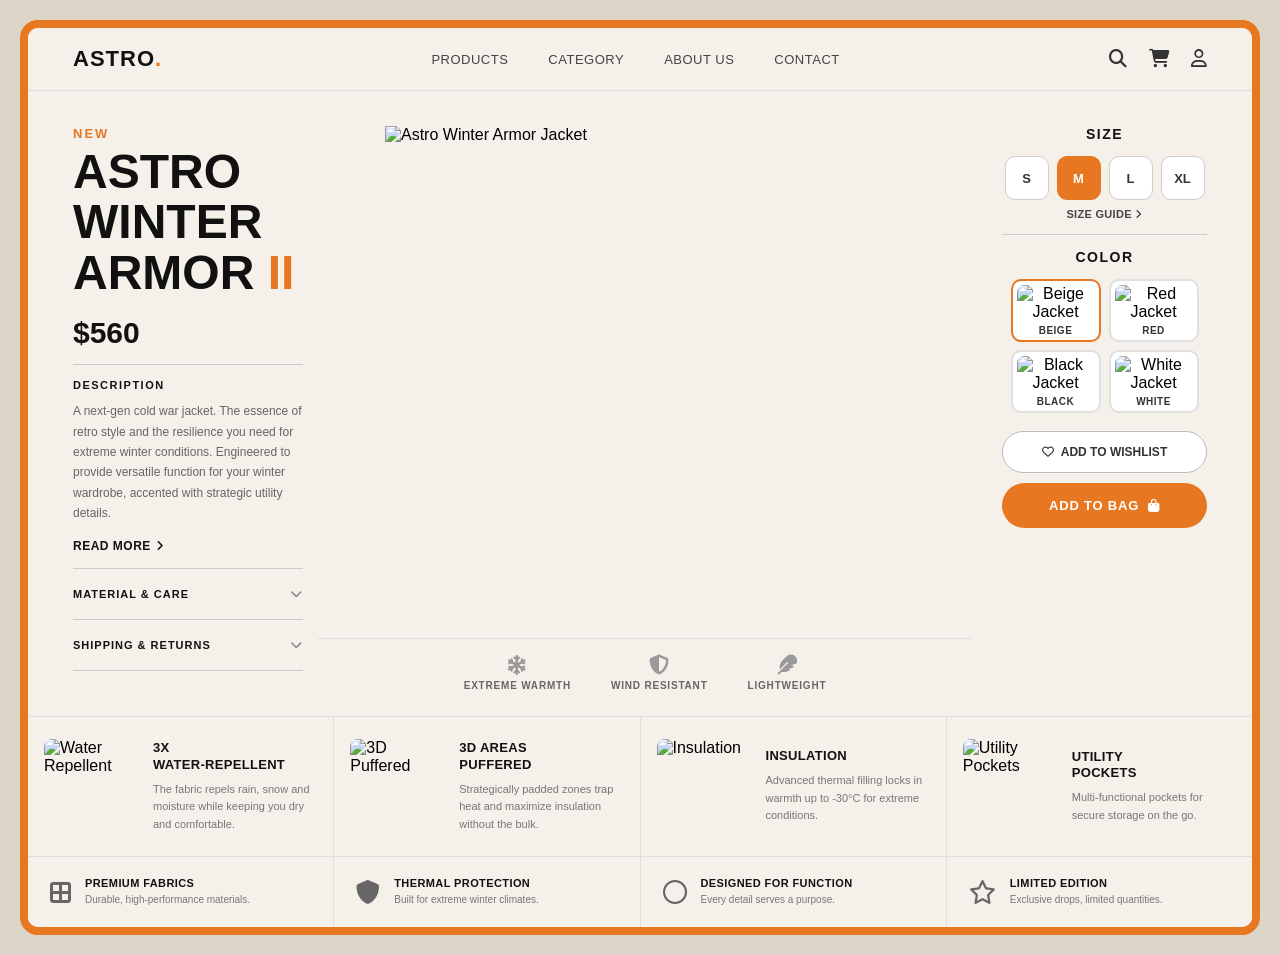
==== website1/index.html @ 0c00c1f0 "add ASTRO winter armor product page - website 1" ====
<!DOCTYPE html>
<html lang="en">
<head>
    <meta charset="UTF-8">
    <meta name="viewport" content="width=device-width, initial-scale=1.0">
    <title>ASTRO - Winter Armor II</title>
    <link rel="stylesheet" href="style.css">
    <link rel="stylesheet" href="https://cdnjs.cloudflare.com/ajax/libs/font-awesome/6.4.0/css/all.min.css">
</head>
<body>

    <!-- outer orange border frame -->
    <div class="page-frame">

        <!-- header / navbar -->
        <header class="header">
            <div class="logo">ASTRO<span class="dot">.</span></div>

            <nav class="nav">
                <a href="#">PRODUCTS</a>
                <a href="#">CATEGORY</a>
                <a href="#">ABOUT US</a>
                <a href="#">CONTACT</a>
            </nav>

            <div class="header-icons">
                <i class="fa-solid fa-magnifying-glass"></i>
                <i class="fa-solid fa-cart-shopping"></i>
                <i class="fa-regular fa-user"></i>
            </div>
        </header>

        <!-- main product section -->
        <div class="product-section">

            <!-- left side - product info -->
            <div class="left-panel">
                <p class="new-label">NEW</p>
                <h1 class="product-title">ASTRO<br>WINTER<br>ARMOR <span class="title-orange">II</span></h1>
                <p class="price">$560</p>

                <hr class="divider">

                <p class="desc-heading">DESCRIPTION</p>
                <p class="desc-text">A next-gen cold war jacket. The essence of retro style and the resilience you need for extreme winter conditions. Engineered to provide versatile function for your winter wardrobe, accented with strategic utility details.</p>

                <a href="#" class="read-more">READ MORE <i class="fa-solid fa-angle-right"></i></a>

                <hr class="divider">

                <div class="accordion-item">
                    <span>MATERIAL &amp; CARE</span>
                    <i class="fa-solid fa-chevron-down"></i>
                </div>

                <hr class="divider">

                <div class="accordion-item">
                    <span>SHIPPING &amp; RETURNS</span>
                    <i class="fa-solid fa-chevron-down"></i>
                </div>

                <hr class="divider">
            </div>

            <!-- center - jacket image -->
            <div class="center-panel">
                <img src="../jacketMain.png" alt="Astro Winter Armor Jacket" class="jacket-img">

                <!-- feature badges below image -->
                <div class="badges">
                    <div class="badge">
                        <i class="fa-solid fa-snowflake"></i>
                        <span>EXTREME WARMTH</span>
                    </div>
                    <div class="badge">
                        <i class="fa-solid fa-shield-halved"></i>
                        <span>WIND RESISTANT</span>
                    </div>
                    <div class="badge">
                        <i class="fa-solid fa-feather"></i>
                        <span>LIGHTWEIGHT</span>
                    </div>
                </div>
            </div>

            <!-- right side - size & color -->
            <div class="right-panel">

                <p class="section-label">SIZE</p>
                <div class="size-buttons">
                    <button class="size-btn">S</button>
                    <button class="size-btn active">M</button>
                    <button class="size-btn">L</button>
                    <button class="size-btn">XL</button>
                </div>
                <a href="#" class="size-guide">SIZE GUIDE <i class="fa-solid fa-angle-right"></i></a>

                <hr class="divider">

                <p class="section-label">COLOR</p>
                <div class="color-grid">
                    <div class="color-option active-color">
                        <img src="https://images.unsplash.com/photo-1611312449412-6cefac5dc3e4?w=100&h=100&fit=crop" alt="Beige Jacket">
                        <span>BEIGE</span>
                    </div>
                    <div class="color-option">
                        <img src="https://images.unsplash.com/photo-1578587018452-892bacefd3f2?w=100&h=100&fit=crop" alt="Red Jacket">
                        <span>RED</span>
                    </div>
                    <div class="color-option">
                        <img src="https://images.unsplash.com/photo-1556821840-3a63f15732ce?w=100&h=100&fit=crop" alt="Black Jacket">
                        <span>BLACK</span>
                    </div>
                    <div class="color-option">
                        <img src="https://images.unsplash.com/photo-1604644401890-0bd678c83788?w=100&h=100&fit=crop" alt="White Jacket">
                        <span>WHITE</span>
                    </div>
                </div>

                <button class="wishlist-btn">
                    <i class="fa-regular fa-heart"></i> ADD TO WISHLIST
                </button>

                <button class="add-to-bag-btn">
                    ADD TO BAG <i class="fa-solid fa-bag-shopping"></i>
                </button>

            </div>

        </div>

        <!-- features section with images -->
        <div class="features-section">
            <div class="feature-card">
                <img src="https://images.unsplash.com/photo-1611312449412-6cefac5dc3e4?w=120&h=120&fit=crop" alt="Water Repellent">
                <div class="feature-text">
                    <h3>3X<br>WATER-REPELLENT</h3>
                    <p>The fabric repels rain, snow and moisture while keeping you dry and comfortable.</p>
                </div>
            </div>
            <div class="feature-card">
                <img src="https://images.unsplash.com/photo-1489987707025-afc232f7ea0f?w=120&h=120&fit=crop" alt="3D Puffered">
                <div class="feature-text">
                    <h3>3D AREAS<br>PUFFERED</h3>
                    <p>Strategically padded zones trap heat and maximize insulation without the bulk.</p>
                </div>
            </div>
            <div class="feature-card">
                <img src="https://images.unsplash.com/photo-1552902865-b72c031ac5ea?w=120&h=120&fit=crop" alt="Insulation">
                <div class="feature-text">
                    <h3>INSULATION</h3>
                    <p>Advanced thermal filling locks in warmth up to -30°C for extreme conditions.</p>
                </div>
            </div>
            <div class="feature-card">
                <img src="https://images.unsplash.com/photo-1604644401890-0bd678c83788?w=120&h=120&fit=crop" alt="Utility Pockets">
                <div class="feature-text">
                    <h3>UTILITY<br>POCKETS</h3>
                    <p>Multi-functional pockets for secure storage on the go.</p>
                </div>
            </div>
        </div>

        <!-- bottom info bar -->
        <div class="info-bar">
            <div class="info-item">
                <i class="fa-solid fa-border-all"></i>
                <div>
                    <strong>PREMIUM FABRICS</strong>
                    <p>Durable, high-performance materials.</p>
                </div>
            </div>
            <div class="info-item">
                <i class="fa-solid fa-shield"></i>
                <div>
                    <strong>THERMAL PROTECTION</strong>
                    <p>Built for extreme winter climates.</p>
                </div>
            </div>
            <div class="info-item">
                <i class="fa-regular fa-circle"></i>
                <div>
                    <strong>DESIGNED FOR FUNCTION</strong>
                    <p>Every detail serves a purpose.</p>
                </div>
            </div>
            <div class="info-item">
                <i class="fa-regular fa-star"></i>
                <div>
                    <strong>LIMITED EDITION</strong>
                    <p>Exclusive drops, limited quantities.</p>
                </div>
            </div>
        </div>

    </div>

</body>
</html>
---- website1/style.css ----
/* reset some default browser styles */
* {
    margin: 0;
    padding: 0;
    box-sizing: border-box;
}

body {
    background-color: #ddd5c8;
    font-family: Arial, sans-serif;
}

/* outer orange border frame around the whole page */
.page-frame {
    border: 8px solid #E87722;
    border-radius: 18px;
    background-color: #f5f0ea;
    margin: 20px;
    overflow: hidden;
}

/* ---- HEADER ---- */
.header {
    display: flex;
    align-items: center;
    justify-content: space-between;
    padding: 18px 45px;
    border-bottom: 1px solid #ddd;
    background-color: #f5f0ea;
}

.logo {
    font-size: 22px;
    font-weight: 900;
    letter-spacing: 1px;
    color: #111;
}

.logo .dot {
    color: #E87722;
}

.nav {
    display: flex;
    gap: 40px;
}

.nav a {
    text-decoration: none;
    color: #444;
    font-size: 13px;
    font-weight: 500;
    letter-spacing: 0.5px;
}

.nav a:hover {
    color: #E87722;
}

.header-icons {
    display: flex;
    gap: 22px;
    font-size: 18px;
    color: #333;
    cursor: pointer;
}

.header-icons i:hover {
    color: #E87722;
}

/* ---- MAIN PRODUCT SECTION ---- */
.product-section {
    display: flex;
    padding: 35px 45px 10px 45px;
    gap: 15px;
    min-height: 620px;
}

/* LEFT PANEL */
.left-panel {
    flex: 0 0 230px;
}

/* using position relative so the NEW label can be placed naturally */
.left-panel {
    position: relative;
}

.new-label {
    color: #E87722;
    font-weight: 700;
    font-size: 13px;
    letter-spacing: 2px;
    margin-bottom: 6px;
}

.product-title {
    font-size: 48px;
    font-weight: 900;
    line-height: 1.05;
    color: #111;
    margin-bottom: 18px;
}

.title-orange {
    color: #E87722;
}

.price {
    font-size: 30px;
    font-weight: 700;
    color: #111;
    margin-bottom: 14px;
}

.divider {
    border: none;
    border-top: 1px solid #ccc;
    margin: 14px 0;
}

.desc-heading {
    font-size: 11px;
    font-weight: 700;
    letter-spacing: 1.5px;
    color: #111;
    margin-bottom: 10px;
}

.desc-text {
    font-size: 12px;
    color: #666;
    line-height: 1.7;
    margin-bottom: 12px;
}

.read-more {
    font-size: 12px;
    font-weight: 700;
    color: #111;
    text-decoration: none;
    letter-spacing: 0.5px;
    display: inline-flex;
    align-items: center;
    gap: 5px;
}

.read-more:hover {
    color: #E87722;
}

.accordion-item {
    display: flex;
    justify-content: space-between;
    align-items: center;
    font-size: 11px;
    font-weight: 700;
    letter-spacing: 1px;
    cursor: pointer;
    padding: 5px 0;
    color: #111;
}

.accordion-item i {
    font-size: 12px;
    color: #888;
}

/* CENTER PANEL */
/* position relative so we can place things on top of the image */
.center-panel {
    flex: 1;
    display: flex;
    flex-direction: column;
    align-items: center;
    justify-content: space-between;
    position: relative;
}

.jacket-img {
    width: 100%;
    max-width: 520px;
    object-fit: contain;
}

/* badges row below the jacket image */
.badges {
    display: flex;
    gap: 40px;
    justify-content: center;
    margin-top: 12px;
    padding-bottom: 10px;
    border-top: 1px solid #ddd;
    padding-top: 16px;
    width: 100%;
}

.badge {
    display: flex;
    flex-direction: column;
    align-items: center;
    gap: 5px;
    font-size: 10px;
    font-weight: 600;
    color: #666;
    letter-spacing: 0.8px;
}

.badge i {
    font-size: 20px;
    color: #999;
}

/* RIGHT PANEL */
.right-panel {
    flex: 0 0 220px;
    padding-left: 15px;
}

.section-label {
    font-size: 14px;
    font-weight: 800;
    letter-spacing: 1.5px;
    text-align: center;
    margin-bottom: 14px;
    color: #111;
}

/* size buttons */
.size-buttons {
    display: flex;
    gap: 8px;
    justify-content: center;
    margin-bottom: 8px;
}

.size-btn {
    width: 44px;
    height: 44px;
    border: 1.5px solid #ccc;
    border-radius: 10px;
    background: white;
    font-size: 13px;
    font-weight: 700;
    cursor: pointer;
    color: #333;
}

.size-btn.active {
    background-color: #E87722;
    border-color: #E87722;
    color: white;
}

.size-btn:hover {
    border-color: #E87722;
}

.size-guide {
    display: block;
    text-align: center;
    font-size: 11px;
    font-weight: 600;
    color: #444;
    text-decoration: none;
    margin-bottom: 4px;
    letter-spacing: 0.3px;
}

/* color grid 2x2 layout */
.color-grid {
    display: flex;
    flex-wrap: wrap;
    gap: 8px;
    justify-content: center;
    margin-bottom: 18px;
}

/* each color option uses position relative so the active border shows up properly */
.color-option {
    width: 90px;
    text-align: center;
    cursor: pointer;
    border: 2px solid #e0e0e0;
    border-radius: 10px;
    padding: 4px;
    position: relative;
    background-color: white;
}

.color-option img {
    width: 80px;
    height: 80px;
    object-fit: cover;
    border-radius: 7px;
}

.color-option span {
    display: block;
    font-size: 10px;
    font-weight: 700;
    margin-top: 4px;
    color: #333;
    letter-spacing: 0.5px;
}

.color-option.active-color {
    border-color: #E87722;
}

/* wishlist button */
.wishlist-btn {
    width: 100%;
    padding: 13px;
    border: 1.5px solid #bbb;
    border-radius: 30px;
    background: white;
    font-size: 12px;
    font-weight: 600;
    cursor: pointer;
    margin-bottom: 10px;
    display: flex;
    align-items: center;
    justify-content: center;
    gap: 7px;
    color: #333;
}

.wishlist-btn:hover {
    border-color: #E87722;
    color: #E87722;
}

/* add to bag button - orange big button */
.add-to-bag-btn {
    width: 100%;
    padding: 15px;
    background-color: #E87722;
    color: white;
    border: none;
    border-radius: 30px;
    font-size: 13px;
    font-weight: 700;
    cursor: pointer;
    display: flex;
    align-items: center;
    justify-content: center;
    gap: 9px;
    letter-spacing: 0.8px;
}

.add-to-bag-btn:hover {
    background-color: #cf6710;
}

/* ---- FEATURES SECTION (4 cards with image + text) ---- */
.features-section {
    display: flex;
    border-top: 1px solid #ddd;
    margin-top: 5px;
}

.feature-card {
    flex: 1;
    display: flex;
    align-items: center;
    gap: 14px;
    padding: 22px 16px;
    border-right: 1px solid #ddd;
    position: relative;
}

.feature-card:last-child {
    border-right: none;
}

.feature-card img {
    width: 95px;
    height: 95px;
    object-fit: cover;
    border-radius: 8px;
    flex-shrink: 0;
}

.feature-text h3 {
    font-size: 13px;
    font-weight: 800;
    color: #111;
    margin-bottom: 7px;
    line-height: 1.3;
    letter-spacing: 0.3px;
}

.feature-text p {
    font-size: 11px;
    color: #777;
    line-height: 1.6;
}

/* ---- INFO BAR at the very bottom ---- */
.info-bar {
    display: flex;
    border-top: 1px solid #ddd;
    background-color: #f5f0ea;
}

.info-item {
    flex: 1;
    display: flex;
    align-items: center;
    gap: 14px;
    padding: 20px 22px;
    border-right: 1px solid #ddd;
}

.info-item:last-child {
    border-right: none;
}

.info-item i {
    font-size: 24px;
    color: #666;
    flex-shrink: 0;
}

.info-item strong {
    display: block;
    font-size: 11px;
    font-weight: 700;
    color: #111;
    margin-bottom: 3px;
    letter-spacing: 0.4px;
}

.info-item p {
    font-size: 10px;
    color: #777;
    line-height: 1.5;
}
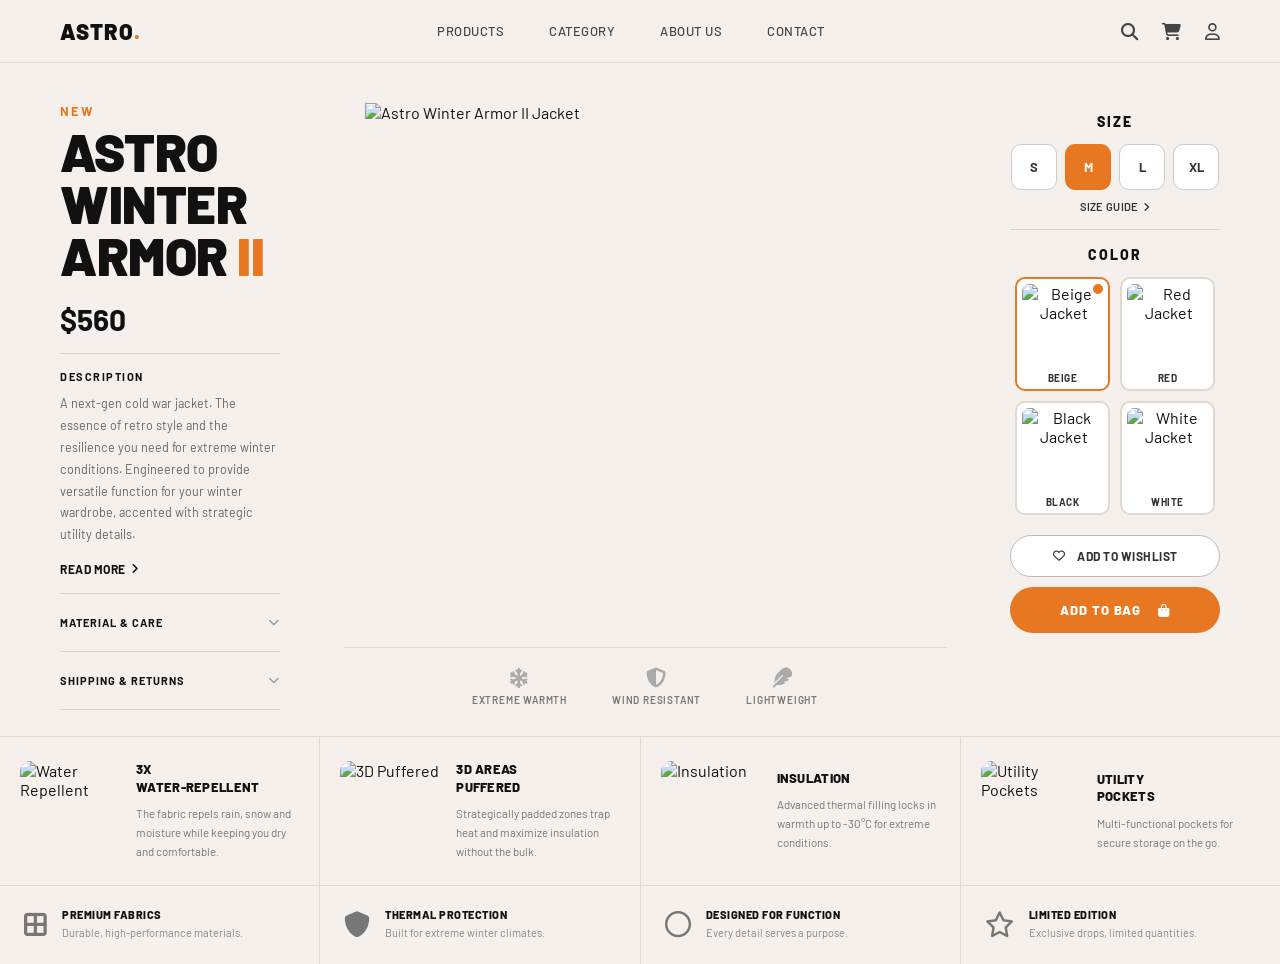
==== commit 503ee6c6: "fix website1 - full page no border frame, add Barlow font, match design exactly" ====
--- a/website1/index.html
+++ b/website1/index.html
@@ -4,193 +4,212 @@
     <meta charset="UTF-8">
     <meta name="viewport" content="width=device-width, initial-scale=1.0">
     <title>ASTRO - Winter Armor II</title>
+    <link rel="preconnect" href="https://fonts.googleapis.com">
+    <link rel="preconnect" href="https://fonts.gstatic.com" crossorigin>
+    <link href="https://fonts.googleapis.com/css2?family=Barlow:wght@400;500;600;700;800;900&display=swap" rel="stylesheet">
+    <link rel="stylesheet" href="https://cdnjs.cloudflare.com/ajax/libs/font-awesome/6.4.0/css/all.min.css">
     <link rel="stylesheet" href="style.css">
-    <link rel="stylesheet" href="https://cdnjs.cloudflare.com/ajax/libs/font-awesome/6.4.0/css/all.min.css">
 </head>
 <body>
 
-    <!-- outer orange border frame -->
-    <div class="page-frame">
-
-        <!-- header / navbar -->
-        <header class="header">
-            <div class="logo">ASTRO<span class="dot">.</span></div>
-
-            <nav class="nav">
-                <a href="#">PRODUCTS</a>
-                <a href="#">CATEGORY</a>
-                <a href="#">ABOUT US</a>
-                <a href="#">CONTACT</a>
-            </nav>
-
-            <div class="header-icons">
-                <i class="fa-solid fa-magnifying-glass"></i>
-                <i class="fa-solid fa-cart-shopping"></i>
-                <i class="fa-regular fa-user"></i>
-            </div>
-        </header>
-
-        <!-- main product section -->
-        <div class="product-section">
-
-            <!-- left side - product info -->
-            <div class="left-panel">
-                <p class="new-label">NEW</p>
-                <h1 class="product-title">ASTRO<br>WINTER<br>ARMOR <span class="title-orange">II</span></h1>
-                <p class="price">$560</p>
-
-                <hr class="divider">
-
-                <p class="desc-heading">DESCRIPTION</p>
-                <p class="desc-text">A next-gen cold war jacket. The essence of retro style and the resilience you need for extreme winter conditions. Engineered to provide versatile function for your winter wardrobe, accented with strategic utility details.</p>
-
-                <a href="#" class="read-more">READ MORE <i class="fa-solid fa-angle-right"></i></a>
-
-                <hr class="divider">
-
-                <div class="accordion-item">
-                    <span>MATERIAL &amp; CARE</span>
-                    <i class="fa-solid fa-chevron-down"></i>
-                </div>
-
-                <hr class="divider">
-
-                <div class="accordion-item">
-                    <span>SHIPPING &amp; RETURNS</span>
-                    <i class="fa-solid fa-chevron-down"></i>
-                </div>
-
-                <hr class="divider">
-            </div>
-
-            <!-- center - jacket image -->
-            <div class="center-panel">
-                <img src="../jacketMain.png" alt="Astro Winter Armor Jacket" class="jacket-img">
-
-                <!-- feature badges below image -->
-                <div class="badges">
-                    <div class="badge">
-                        <i class="fa-solid fa-snowflake"></i>
-                        <span>EXTREME WARMTH</span>
-                    </div>
-                    <div class="badge">
-                        <i class="fa-solid fa-shield-halved"></i>
-                        <span>WIND RESISTANT</span>
-                    </div>
-                    <div class="badge">
-                        <i class="fa-solid fa-feather"></i>
-                        <span>LIGHTWEIGHT</span>
-                    </div>
-                </div>
-            </div>
-
-            <!-- right side - size & color -->
-            <div class="right-panel">
-
-                <p class="section-label">SIZE</p>
-                <div class="size-buttons">
-                    <button class="size-btn">S</button>
-                    <button class="size-btn active">M</button>
-                    <button class="size-btn">L</button>
-                    <button class="size-btn">XL</button>
-                </div>
-                <a href="#" class="size-guide">SIZE GUIDE <i class="fa-solid fa-angle-right"></i></a>
-
-                <hr class="divider">
-
-                <p class="section-label">COLOR</p>
-                <div class="color-grid">
-                    <div class="color-option active-color">
-                        <img src="https://images.unsplash.com/photo-1611312449412-6cefac5dc3e4?w=100&h=100&fit=crop" alt="Beige Jacket">
-                        <span>BEIGE</span>
-                    </div>
-                    <div class="color-option">
-                        <img src="https://images.unsplash.com/photo-1578587018452-892bacefd3f2?w=100&h=100&fit=crop" alt="Red Jacket">
-                        <span>RED</span>
-                    </div>
-                    <div class="color-option">
-                        <img src="https://images.unsplash.com/photo-1556821840-3a63f15732ce?w=100&h=100&fit=crop" alt="Black Jacket">
-                        <span>BLACK</span>
-                    </div>
-                    <div class="color-option">
-                        <img src="https://images.unsplash.com/photo-1604644401890-0bd678c83788?w=100&h=100&fit=crop" alt="White Jacket">
-                        <span>WHITE</span>
-                    </div>
-                </div>
-
-                <button class="wishlist-btn">
-                    <i class="fa-regular fa-heart"></i> ADD TO WISHLIST
-                </button>
-
-                <button class="add-to-bag-btn">
-                    ADD TO BAG <i class="fa-solid fa-bag-shopping"></i>
-                </button>
-
-            </div>
-
-        </div>
-
-        <!-- features section with images -->
-        <div class="features-section">
-            <div class="feature-card">
-                <img src="https://images.unsplash.com/photo-1611312449412-6cefac5dc3e4?w=120&h=120&fit=crop" alt="Water Repellent">
-                <div class="feature-text">
-                    <h3>3X<br>WATER-REPELLENT</h3>
-                    <p>The fabric repels rain, snow and moisture while keeping you dry and comfortable.</p>
-                </div>
-            </div>
-            <div class="feature-card">
-                <img src="https://images.unsplash.com/photo-1489987707025-afc232f7ea0f?w=120&h=120&fit=crop" alt="3D Puffered">
-                <div class="feature-text">
-                    <h3>3D AREAS<br>PUFFERED</h3>
-                    <p>Strategically padded zones trap heat and maximize insulation without the bulk.</p>
-                </div>
-            </div>
-            <div class="feature-card">
-                <img src="https://images.unsplash.com/photo-1552902865-b72c031ac5ea?w=120&h=120&fit=crop" alt="Insulation">
-                <div class="feature-text">
-                    <h3>INSULATION</h3>
-                    <p>Advanced thermal filling locks in warmth up to -30°C for extreme conditions.</p>
-                </div>
-            </div>
-            <div class="feature-card">
-                <img src="https://images.unsplash.com/photo-1604644401890-0bd678c83788?w=120&h=120&fit=crop" alt="Utility Pockets">
-                <div class="feature-text">
-                    <h3>UTILITY<br>POCKETS</h3>
-                    <p>Multi-functional pockets for secure storage on the go.</p>
-                </div>
-            </div>
-        </div>
-
-        <!-- bottom info bar -->
-        <div class="info-bar">
-            <div class="info-item">
-                <i class="fa-solid fa-border-all"></i>
-                <div>
-                    <strong>PREMIUM FABRICS</strong>
-                    <p>Durable, high-performance materials.</p>
-                </div>
-            </div>
-            <div class="info-item">
-                <i class="fa-solid fa-shield"></i>
-                <div>
-                    <strong>THERMAL PROTECTION</strong>
-                    <p>Built for extreme winter climates.</p>
-                </div>
-            </div>
-            <div class="info-item">
-                <i class="fa-regular fa-circle"></i>
-                <div>
-                    <strong>DESIGNED FOR FUNCTION</strong>
-                    <p>Every detail serves a purpose.</p>
-                </div>
-            </div>
-            <div class="info-item">
-                <i class="fa-regular fa-star"></i>
-                <div>
-                    <strong>LIMITED EDITION</strong>
-                    <p>Exclusive drops, limited quantities.</p>
-                </div>
+    <!-- top navbar -->
+    <header class="header">
+        <div class="logo">ASTRO<span class="dot">.</span></div>
+
+        <nav class="nav">
+            <a href="#">PRODUCTS</a>
+            <a href="#">CATEGORY</a>
+            <a href="#">ABOUT US</a>
+            <a href="#">CONTACT</a>
+        </nav>
+
+        <div class="header-icons">
+            <i class="fa-solid fa-magnifying-glass"></i>
+            <i class="fa-solid fa-cart-shopping"></i>
+            <i class="fa-regular fa-user"></i>
+        </div>
+    </header>
+
+    <!-- main product section - 3 columns -->
+    <div class="product-section">
+
+        <!-- left column - product details -->
+        <div class="left-panel">
+            <p class="new-label">NEW</p>
+            <h1 class="product-title">
+                ASTRO<br>
+                WINTER<br>
+                ARMOR <span class="title-orange">II</span>
+            </h1>
+            <p class="price">$560</p>
+
+            <hr class="divider">
+
+            <p class="desc-heading">DESCRIPTION</p>
+            <p class="desc-text">
+                A next-gen cold war jacket. The essence of retro style and the
+                resilience you need for extreme winter conditions. Engineered to provide
+                versatile function for your winter wardrobe, accented with strategic
+                utility details.
+            </p>
+
+            <a href="#" class="read-more">READ MORE &nbsp;<i class="fa-solid fa-angle-right"></i></a>
+
+            <hr class="divider">
+
+            <div class="accordion-item">
+                <span>MATERIAL &amp; CARE</span>
+                <i class="fa-solid fa-chevron-down"></i>
+            </div>
+
+            <hr class="divider">
+
+            <div class="accordion-item">
+                <span>SHIPPING &amp; RETURNS</span>
+                <i class="fa-solid fa-chevron-down"></i>
+            </div>
+
+            <hr class="divider">
+        </div>
+
+        <!-- center column - jacket image -->
+        <div class="center-panel">
+            <img src="../jacketMain.png" alt="Astro Winter Armor II Jacket" class="jacket-img">
+
+            <!-- 3 feature badges below jacket image -->
+            <div class="badges-row">
+                <div class="badge-item">
+                    <i class="fa-solid fa-snowflake"></i>
+                    <span>EXTREME WARMTH</span>
+                </div>
+                <div class="badge-item">
+                    <i class="fa-solid fa-shield-halved"></i>
+                    <span>WIND RESISTANT</span>
+                </div>
+                <div class="badge-item">
+                    <i class="fa-solid fa-feather"></i>
+                    <span>LIGHTWEIGHT</span>
+                </div>
+            </div>
+        </div>
+
+        <!-- right column - size, color, buttons -->
+        <div class="right-panel">
+
+            <p class="panel-heading">SIZE</p>
+            <div class="size-buttons">
+                <button class="size-btn">S</button>
+                <button class="size-btn active">M</button>
+                <button class="size-btn">L</button>
+                <button class="size-btn">XL</button>
+            </div>
+            <a href="#" class="size-guide-link">SIZE GUIDE &nbsp;<i class="fa-solid fa-angle-right"></i></a>
+
+            <hr class="divider">
+
+            <p class="panel-heading">COLOR</p>
+
+            <!-- 2x2 color grid -->
+            <div class="color-grid">
+                <div class="color-option selected">
+                    <img src="https://images.unsplash.com/photo-1611312449412-6cefac5dc3e4?w=100&h=100&fit=crop" alt="Beige Jacket">
+                    <span>BEIGE</span>
+                </div>
+                <div class="color-option">
+                    <img src="https://images.unsplash.com/photo-1578587018452-892bacefd3f2?w=100&h=100&fit=crop" alt="Red Jacket">
+                    <span>RED</span>
+                </div>
+                <div class="color-option">
+                    <img src="https://images.unsplash.com/photo-1556821840-3a63f15732ce?w=100&h=100&fit=crop" alt="Black Jacket">
+                    <span>BLACK</span>
+                </div>
+                <div class="color-option">
+                    <img src="https://images.unsplash.com/photo-1604644401890-0bd678c83788?w=100&h=100&fit=crop" alt="White Jacket">
+                    <span>WHITE</span>
+                </div>
+            </div>
+
+            <button class="wishlist-btn">
+                <i class="fa-regular fa-heart"></i>&nbsp; ADD TO WISHLIST
+            </button>
+
+            <button class="add-bag-btn">
+                ADD TO BAG &nbsp;<i class="fa-solid fa-bag-shopping"></i>
+            </button>
+
+        </div>
+
+    </div>
+
+    <!-- 4-card features strip -->
+    <div class="features-strip">
+
+        <div class="feat-card">
+            <img src="https://images.unsplash.com/photo-1611312449412-6cefac5dc3e4?w=200&h=160&fit=crop" alt="Water Repellent">
+            <div class="feat-text">
+                <h3>3X<br>WATER-REPELLENT</h3>
+                <p>The fabric repels rain, snow and moisture while keeping you dry and comfortable.</p>
+            </div>
+        </div>
+
+        <div class="feat-card">
+            <img src="https://images.unsplash.com/photo-1489987707025-afc232f7ea0f?w=200&h=160&fit=crop" alt="3D Puffered">
+            <div class="feat-text">
+                <h3>3D AREAS<br>PUFFERED</h3>
+                <p>Strategically padded zones trap heat and maximize insulation without the bulk.</p>
+            </div>
+        </div>
+
+        <div class="feat-card">
+            <img src="https://images.unsplash.com/photo-1552902865-b72c031ac5ea?w=200&h=160&fit=crop" alt="Insulation">
+            <div class="feat-text">
+                <h3>INSULATION</h3>
+                <p>Advanced thermal filling locks in warmth up to -30°C for extreme conditions.</p>
+            </div>
+        </div>
+
+        <div class="feat-card no-border">
+            <img src="https://images.unsplash.com/photo-1604644401890-0bd678c83788?w=200&h=160&fit=crop" alt="Utility Pockets">
+            <div class="feat-text">
+                <h3>UTILITY<br>POCKETS</h3>
+                <p>Multi-functional pockets for secure storage on the go.</p>
+            </div>
+        </div>
+
+    </div>
+
+    <!-- bottom info bar -->
+    <div class="info-bar">
+
+        <div class="info-item">
+            <i class="fa-solid fa-border-all"></i>
+            <div class="info-text">
+                <strong>PREMIUM FABRICS</strong>
+                <p>Durable, high-performance materials.</p>
+            </div>
+        </div>
+
+        <div class="info-item">
+            <i class="fa-solid fa-shield"></i>
+            <div class="info-text">
+                <strong>THERMAL PROTECTION</strong>
+                <p>Built for extreme winter climates.</p>
+            </div>
+        </div>
+
+        <div class="info-item">
+            <i class="fa-regular fa-circle"></i>
+            <div class="info-text">
+                <strong>DESIGNED FOR FUNCTION</strong>
+                <p>Every detail serves a purpose.</p>
+            </div>
+        </div>
+
+        <div class="info-item no-border">
+            <i class="fa-regular fa-star"></i>
+            <div class="info-text">
+                <strong>LIMITED EDITION</strong>
+                <p>Exclusive drops, limited quantities.</p>
             </div>
         </div>
 
--- a/website1/style.css
+++ b/website1/style.css
@@ -1,4 +1,4 @@
-/* reset some default browser styles */
+/* reset */
 * {
     margin: 0;
     padding: 0;
@@ -6,27 +6,21 @@
 }
 
 body {
-    background-color: #ddd5c8;
-    font-family: Arial, sans-serif;
-}
-
-/* outer orange border frame around the whole page */
-.page-frame {
-    border: 8px solid #E87722;
-    border-radius: 18px;
-    background-color: #f5f0ea;
-    margin: 20px;
-    overflow: hidden;
-}
-
-/* ---- HEADER ---- */
+    font-family: 'Barlow', Arial, sans-serif;
+    background-color: #f5f0eb;
+    color: #111;
+}
+
+/* =====================
+   HEADER
+===================== */
 .header {
     display: flex;
     align-items: center;
     justify-content: space-between;
-    padding: 18px 45px;
-    border-bottom: 1px solid #ddd;
-    background-color: #f5f0ea;
+    padding: 18px 60px;
+    background-color: #f5f0eb;
+    border-bottom: 1px solid #e0d9d0;
 }
 
 .logo {
@@ -42,14 +36,14 @@
 
 .nav {
     display: flex;
-    gap: 40px;
+    gap: 45px;
 }
 
 .nav a {
     text-decoration: none;
-    color: #444;
     font-size: 13px;
     font-weight: 500;
+    color: #444;
     letter-spacing: 0.5px;
 }
 
@@ -59,9 +53,10 @@
 
 .header-icons {
     display: flex;
-    gap: 22px;
-    font-size: 18px;
-    color: #333;
+    align-items: center;
+    gap: 24px;
+    font-size: 17px;
+    color: #444;
     cursor: pointer;
 }
 
@@ -69,38 +64,38 @@
     color: #E87722;
 }
 
-/* ---- MAIN PRODUCT SECTION ---- */
+/* =====================
+   MAIN PRODUCT SECTION
+===================== */
 .product-section {
     display: flex;
-    padding: 35px 45px 10px 45px;
-    gap: 15px;
-    min-height: 620px;
-}
-
-/* LEFT PANEL */
+    padding: 40px 60px 0px 60px;
+    gap: 0;
+    min-height: 640px;
+}
+
+/* ---- LEFT PANEL ---- */
 .left-panel {
-    flex: 0 0 230px;
-}
-
-/* using position relative so the NEW label can be placed naturally */
-.left-panel {
+    flex: 0 0 250px;
+    padding-right: 30px;
     position: relative;
 }
 
 .new-label {
-    color: #E87722;
-    font-weight: 700;
     font-size: 13px;
+    font-weight: 700;
+    color: #E87722;
     letter-spacing: 2px;
     margin-bottom: 6px;
 }
 
 .product-title {
-    font-size: 48px;
+    font-size: 52px;
     font-weight: 900;
-    line-height: 1.05;
-    color: #111;
-    margin-bottom: 18px;
+    line-height: 1.0;
+    color: #111;
+    margin-bottom: 20px;
+    letter-spacing: -0.5px;
 }
 
 .title-orange {
@@ -111,13 +106,13 @@
     font-size: 30px;
     font-weight: 700;
     color: #111;
-    margin-bottom: 14px;
+    margin-bottom: 16px;
 }
 
 .divider {
     border: none;
-    border-top: 1px solid #ccc;
-    margin: 14px 0;
+    border-top: 1px solid #d9d2c9;
+    margin: 16px 0;
 }
 
 .desc-heading {
@@ -129,9 +124,9 @@
 }
 
 .desc-text {
-    font-size: 12px;
+    font-size: 12.5px;
     color: #666;
-    line-height: 1.7;
+    line-height: 1.75;
     margin-bottom: 12px;
 }
 
@@ -143,7 +138,6 @@
     letter-spacing: 0.5px;
     display: inline-flex;
     align-items: center;
-    gap: 5px;
 }
 
 .read-more:hover {
@@ -157,74 +151,76 @@
     font-size: 11px;
     font-weight: 700;
     letter-spacing: 1px;
-    cursor: pointer;
-    padding: 5px 0;
-    color: #111;
+    color: #111;
+    cursor: pointer;
+    padding: 6px 0;
 }
 
 .accordion-item i {
-    font-size: 12px;
-    color: #888;
-}
-
-/* CENTER PANEL */
-/* position relative so we can place things on top of the image */
+    font-size: 11px;
+    color: #999;
+}
+
+/* ---- CENTER PANEL ---- */
 .center-panel {
     flex: 1;
     display: flex;
     flex-direction: column;
     align-items: center;
-    justify-content: space-between;
+    justify-content: flex-start;
     position: relative;
 }
 
 .jacket-img {
     width: 100%;
-    max-width: 520px;
+    max-width: 560px;
     object-fit: contain;
-}
-
-/* badges row below the jacket image */
-.badges {
-    display: flex;
-    gap: 40px;
+    margin-bottom: 0;
+}
+
+/* badges row at the bottom of center */
+.badges-row {
+    display: flex;
+    gap: 45px;
     justify-content: center;
-    margin-top: 12px;
-    padding-bottom: 10px;
-    border-top: 1px solid #ddd;
-    padding-top: 16px;
-    width: 100%;
-}
-
-.badge {
+    align-items: center;
+    padding: 20px 0;
+    border-top: 1px solid #e0d9d0;
+    width: 90%;
+    margin-top: auto;
+}
+
+.badge-item {
     display: flex;
     flex-direction: column;
     align-items: center;
-    gap: 5px;
+    gap: 6px;
     font-size: 10px;
     font-weight: 600;
-    color: #666;
+    color: #777;
     letter-spacing: 0.8px;
 }
 
-.badge i {
+.badge-item i {
     font-size: 20px;
-    color: #999;
-}
-
-/* RIGHT PANEL */
+    color: #aaa;
+}
+
+/* ---- RIGHT PANEL ---- */
 .right-panel {
-    flex: 0 0 220px;
-    padding-left: 15px;
-}
-
-.section-label {
+    flex: 0 0 240px;
+    padding-left: 30px;
+    padding-top: 10px;
+    position: relative;
+}
+
+.panel-heading {
     font-size: 14px;
     font-weight: 800;
-    letter-spacing: 1.5px;
+    letter-spacing: 2px;
     text-align: center;
+    color: #111;
     margin-bottom: 14px;
-    color: #111;
 }
 
 /* size buttons */
@@ -232,19 +228,24 @@
     display: flex;
     gap: 8px;
     justify-content: center;
-    margin-bottom: 8px;
+    margin-bottom: 10px;
 }
 
 .size-btn {
-    width: 44px;
-    height: 44px;
+    width: 46px;
+    height: 46px;
     border: 1.5px solid #ccc;
     border-radius: 10px;
-    background: white;
+    background-color: white;
     font-size: 13px;
     font-weight: 700;
-    cursor: pointer;
     color: #333;
+    cursor: pointer;
+    font-family: 'Barlow', Arial, sans-serif;
+}
+
+.size-btn:hover {
+    border-color: #E87722;
 }
 
 .size-btn.active {
@@ -253,78 +254,93 @@
     color: white;
 }
 
-.size-btn:hover {
-    border-color: #E87722;
-}
-
-.size-guide {
+.size-guide-link {
     display: block;
     text-align: center;
     font-size: 11px;
     font-weight: 600;
-    color: #444;
+    color: #333;
     text-decoration: none;
+    letter-spacing: 0.3px;
     margin-bottom: 4px;
-    letter-spacing: 0.3px;
-}
-
-/* color grid 2x2 layout */
+}
+
+.size-guide-link:hover {
+    color: #E87722;
+}
+
+/* color grid - 2 columns */
 .color-grid {
     display: flex;
     flex-wrap: wrap;
-    gap: 8px;
+    gap: 10px;
     justify-content: center;
-    margin-bottom: 18px;
-}
-
-/* each color option uses position relative so the active border shows up properly */
+    margin-bottom: 20px;
+}
+
+/* each color card uses position relative for the selected border effect */
 .color-option {
-    width: 90px;
+    width: 95px;
     text-align: center;
     cursor: pointer;
-    border: 2px solid #e0e0e0;
+    border: 2px solid #e0d9d0;
     border-radius: 10px;
-    padding: 4px;
+    padding: 5px;
+    background-color: white;
     position: relative;
-    background-color: white;
 }
 
 .color-option img {
-    width: 80px;
-    height: 80px;
+    width: 83px;
+    height: 83px;
     object-fit: cover;
     border-radius: 7px;
+    display: block;
 }
 
 .color-option span {
     display: block;
     font-size: 10px;
     font-weight: 700;
-    margin-top: 4px;
     color: #333;
+    margin-top: 5px;
     letter-spacing: 0.5px;
 }
 
-.color-option.active-color {
+.color-option.selected {
     border-color: #E87722;
+}
+
+/* small orange checkmark in corner of selected color */
+.color-option.selected::after {
+    content: '';
+    position: absolute;
+    top: 5px;
+    right: 5px;
+    width: 10px;
+    height: 10px;
+    background-color: #E87722;
+    border-radius: 50%;
 }
 
 /* wishlist button */
 .wishlist-btn {
     width: 100%;
-    padding: 13px;
+    padding: 13px 10px;
     border: 1.5px solid #bbb;
-    border-radius: 30px;
-    background: white;
+    border-radius: 50px;
+    background-color: white;
     font-size: 12px;
-    font-weight: 600;
-    cursor: pointer;
-    margin-bottom: 10px;
+    font-weight: 700;
+    color: #333;
+    cursor: pointer;
     display: flex;
     align-items: center;
     justify-content: center;
     gap: 7px;
-    color: #333;
+    margin-bottom: 10px;
+    letter-spacing: 0.5px;
+    font-family: 'Barlow', Arial, sans-serif;
 }
 
 .wishlist-btn:hover {
@@ -332,109 +348,114 @@
     color: #E87722;
 }
 
-/* add to bag button - orange big button */
-.add-to-bag-btn {
+/* add to bag button */
+.add-bag-btn {
     width: 100%;
-    padding: 15px;
+    padding: 15px 10px;
     background-color: #E87722;
     color: white;
     border: none;
-    border-radius: 30px;
+    border-radius: 50px;
     font-size: 13px;
-    font-weight: 700;
+    font-weight: 800;
     cursor: pointer;
     display: flex;
     align-items: center;
     justify-content: center;
     gap: 9px;
-    letter-spacing: 0.8px;
-}
-
-.add-to-bag-btn:hover {
+    letter-spacing: 1px;
+    font-family: 'Barlow', Arial, sans-serif;
+}
+
+.add-bag-btn:hover {
     background-color: #cf6710;
 }
 
-/* ---- FEATURES SECTION (4 cards with image + text) ---- */
-.features-section {
-    display: flex;
-    border-top: 1px solid #ddd;
-    margin-top: 5px;
-}
-
-.feature-card {
+/* =====================
+   FEATURES STRIP
+===================== */
+.features-strip {
+    display: flex;
+    border-top: 1px solid #e0d9d0;
+    margin-top: 10px;
+}
+
+.feat-card {
     flex: 1;
     display: flex;
     align-items: center;
-    gap: 14px;
-    padding: 22px 16px;
-    border-right: 1px solid #ddd;
+    gap: 16px;
+    padding: 24px 20px;
+    border-right: 1px solid #e0d9d0;
     position: relative;
 }
 
-.feature-card:last-child {
+.feat-card.no-border {
     border-right: none;
 }
 
-.feature-card img {
-    width: 95px;
-    height: 95px;
+.feat-card img {
+    width: 100px;
+    height: 100px;
     object-fit: cover;
-    border-radius: 8px;
+    border-radius: 10px;
     flex-shrink: 0;
 }
 
-.feature-text h3 {
+.feat-text h3 {
     font-size: 13px;
     font-weight: 800;
     color: #111;
-    margin-bottom: 7px;
-    line-height: 1.3;
+    line-height: 1.35;
+    margin-bottom: 8px;
     letter-spacing: 0.3px;
 }
 
-.feature-text p {
-    font-size: 11px;
+.feat-text p {
+    font-size: 11.5px;
     color: #777;
-    line-height: 1.6;
-}
-
-/* ---- INFO BAR at the very bottom ---- */
+    line-height: 1.65;
+}
+
+/* =====================
+   INFO BAR
+===================== */
 .info-bar {
     display: flex;
-    border-top: 1px solid #ddd;
-    background-color: #f5f0ea;
+    border-top: 1px solid #e0d9d0;
+    background-color: #f5f0eb;
 }
 
 .info-item {
     flex: 1;
     display: flex;
     align-items: center;
-    gap: 14px;
-    padding: 20px 22px;
-    border-right: 1px solid #ddd;
-}
-
-.info-item:last-child {
+    gap: 15px;
+    padding: 22px 24px;
+    border-right: 1px solid #e0d9d0;
+}
+
+.info-item.no-border {
     border-right: none;
 }
 
-.info-item i {
-    font-size: 24px;
-    color: #666;
+.info-item > i {
+    font-size: 26px;
+    color: #777;
     flex-shrink: 0;
 }
 
-.info-item strong {
+.info-text strong {
     display: block;
     font-size: 11px;
-    font-weight: 700;
-    color: #111;
-    margin-bottom: 3px;
-    letter-spacing: 0.4px;
-}
-
-.info-item p {
-    font-size: 10px;
-    color: #777;
+    font-weight: 800;
+    color: #111;
+    letter-spacing: 0.5px;
+    margin-bottom: 4px;
+}
+
+.info-text p {
+    font-size: 11px;
+    color: #888;
     line-height: 1.5;
 }
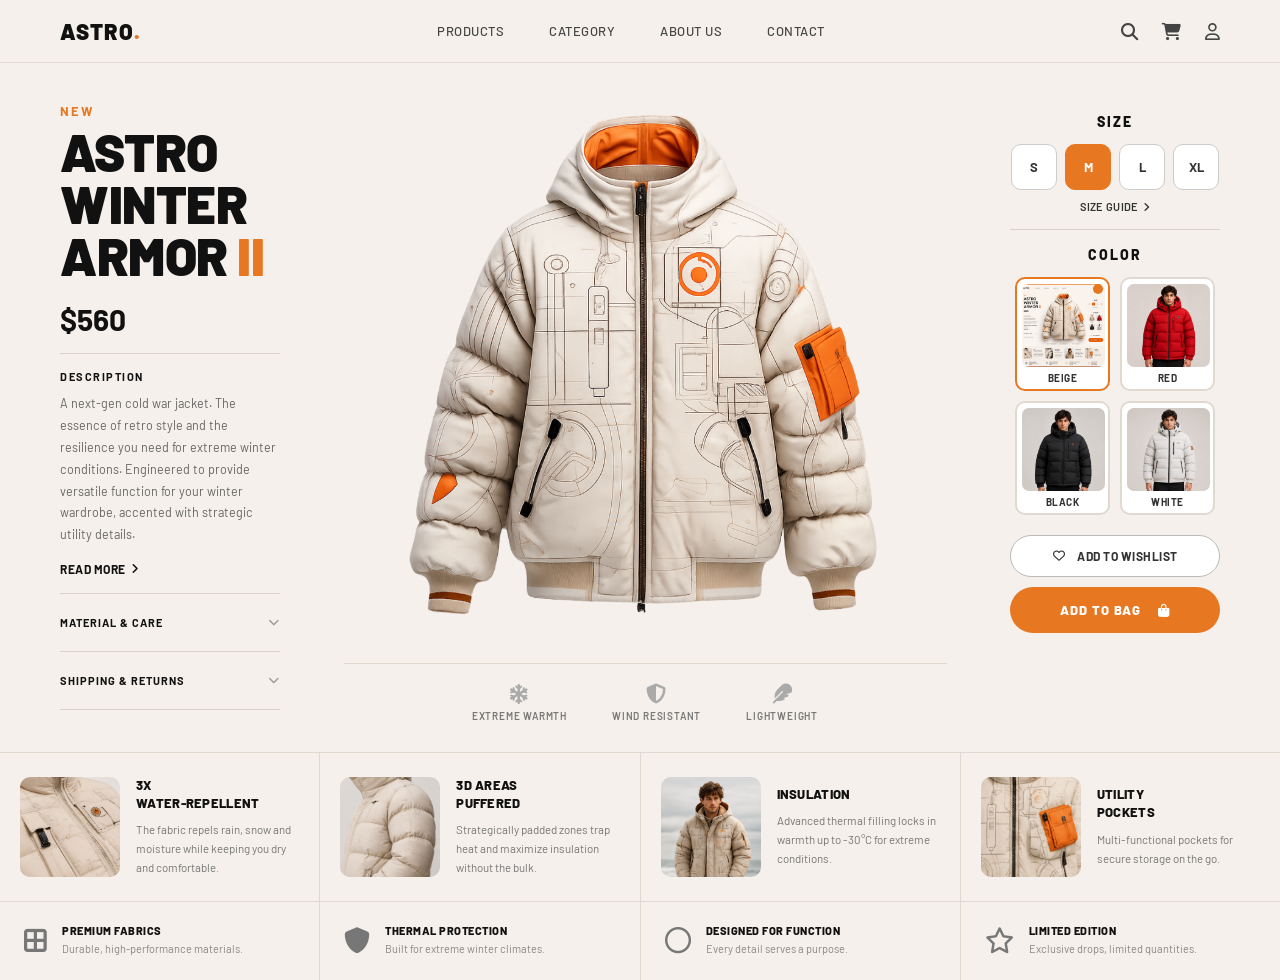
==== commit 4d83060e: "add local assets and wire them up in the UI" ====
--- a/website1/index.html
+++ b/website1/index.html
@@ -74,7 +74,7 @@
 
         <!-- center column - jacket image -->
         <div class="center-panel">
-            <img src="../jacketMain.png" alt="Astro Winter Armor II Jacket" class="jacket-img">
+            <img src="assets/image.webp" alt="Astro Winter Armor II Jacket" class="jacket-img">
 
             <!-- 3 feature badges below jacket image -->
             <div class="badges-row">
@@ -112,19 +112,19 @@
             <!-- 2x2 color grid -->
             <div class="color-grid">
                 <div class="color-option selected">
-                    <img src="https://images.unsplash.com/photo-1611312449412-6cefac5dc3e4?w=100&h=100&fit=crop" alt="Beige Jacket">
+                    <img src="assets/design.webp" alt="Beige Jacket">
                     <span>BEIGE</span>
                 </div>
                 <div class="color-option">
-                    <img src="https://images.unsplash.com/photo-1578587018452-892bacefd3f2?w=100&h=100&fit=crop" alt="Red Jacket">
+                    <img src="assets/red.jpg" alt="Red Jacket">
                     <span>RED</span>
                 </div>
                 <div class="color-option">
-                    <img src="https://images.unsplash.com/photo-1556821840-3a63f15732ce?w=100&h=100&fit=crop" alt="Black Jacket">
+                    <img src="assets/black.jpg" alt="Black Jacket">
                     <span>BLACK</span>
                 </div>
                 <div class="color-option">
-                    <img src="https://images.unsplash.com/photo-1604644401890-0bd678c83788?w=100&h=100&fit=crop" alt="White Jacket">
+                    <img src="assets/white.jpg" alt="White Jacket">
                     <span>WHITE</span>
                 </div>
             </div>
@@ -145,7 +145,7 @@
     <div class="features-strip">
 
         <div class="feat-card">
-            <img src="https://images.unsplash.com/photo-1611312449412-6cefac5dc3e4?w=200&h=160&fit=crop" alt="Water Repellent">
+            <img src="assets/sd-1.jpg" alt="Water Repellent">
             <div class="feat-text">
                 <h3>3X<br>WATER-REPELLENT</h3>
                 <p>The fabric repels rain, snow and moisture while keeping you dry and comfortable.</p>
@@ -153,7 +153,7 @@
         </div>
 
         <div class="feat-card">
-            <img src="https://images.unsplash.com/photo-1489987707025-afc232f7ea0f?w=200&h=160&fit=crop" alt="3D Puffered">
+            <img src="assets/sd-2.jpg" alt="3D Puffered">
             <div class="feat-text">
                 <h3>3D AREAS<br>PUFFERED</h3>
                 <p>Strategically padded zones trap heat and maximize insulation without the bulk.</p>
@@ -161,7 +161,7 @@
         </div>
 
         <div class="feat-card">
-            <img src="https://images.unsplash.com/photo-1552902865-b72c031ac5ea?w=200&h=160&fit=crop" alt="Insulation">
+            <img src="assets/sd-3.jpg" alt="Insulation">
             <div class="feat-text">
                 <h3>INSULATION</h3>
                 <p>Advanced thermal filling locks in warmth up to -30°C for extreme conditions.</p>
@@ -169,7 +169,7 @@
         </div>
 
         <div class="feat-card no-border">
-            <img src="https://images.unsplash.com/photo-1604644401890-0bd678c83788?w=200&h=160&fit=crop" alt="Utility Pockets">
+            <img src="assets/sd-4.jpg" alt="Utility Pockets">
             <div class="feat-text">
                 <h3>UTILITY<br>POCKETS</h3>
                 <p>Multi-functional pockets for secure storage on the go.</p>
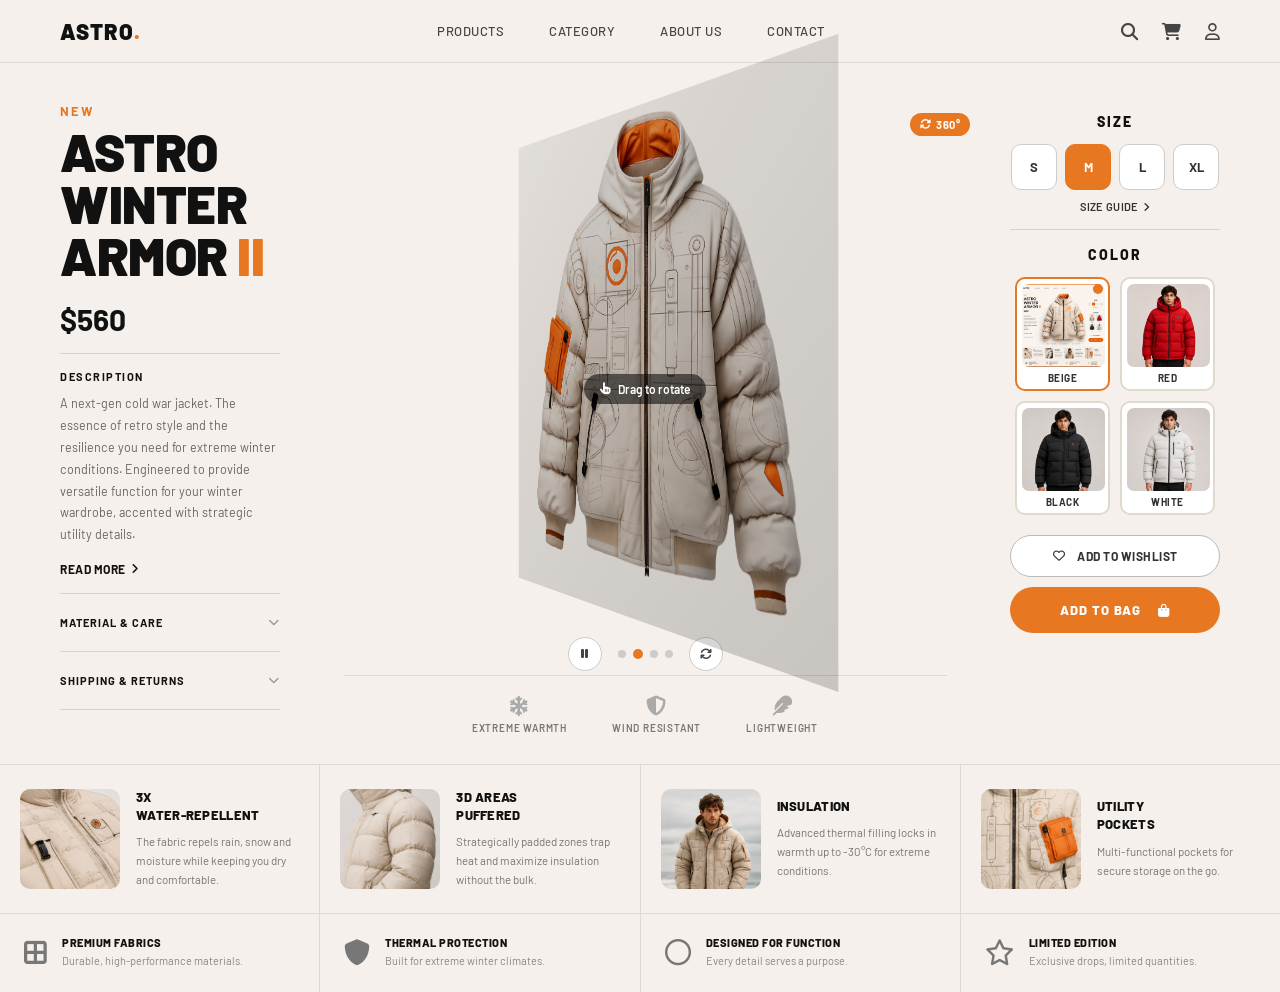
==== commit 8599e872: "add 360 degree jacket viewer with drag spin and auto rotate" ====
--- a/website1/index.html
+++ b/website1/index.html
@@ -72,9 +72,58 @@
             <hr class="divider">
         </div>
 
-        <!-- center column - jacket image -->
+        <!-- center column - jacket image with 360 viewer -->
         <div class="center-panel">
-            <img src="assets/image.webp" alt="Astro Winter Armor II Jacket" class="jacket-img">
+
+            <!-- 360 degree viewer -->
+            <div class="viewer-360-wrap">
+
+                <!-- 360 badge top right -->
+                <div class="badge-360">
+                    <i class="fa-solid fa-rotate"></i> 360°
+                </div>
+
+                <!-- drag hint shown on first load -->
+                <div class="drag-hint" id="dragHint">
+                    <i class="fa-solid fa-hand-pointer"></i> Drag to rotate
+                </div>
+
+                <!-- the 3D perspective container -->
+                <div class="viewer-perspective">
+                    <div class="viewer-card" id="viewerCard">
+
+                        <!-- front face of jacket -->
+                        <div class="card-face card-front">
+                            <img src="assets/image.webp" alt="Jacket Front">
+                        </div>
+
+                        <!-- back face - mirrored image to simulate back of jacket -->
+                        <div class="card-face card-back">
+                            <img src="assets/image.webp" alt="Jacket Back">
+                            <!-- dark overlay to make back look different -->
+                            <div class="back-overlay"></div>
+                        </div>
+
+                    </div>
+                </div>
+
+                <!-- controls row -->
+                <div class="viewer-controls">
+                    <button class="ctrl-btn" id="spinBtn" title="Auto spin">
+                        <i class="fa-solid fa-play" id="spinIcon"></i>
+                    </button>
+                    <div class="rotation-dots">
+                        <span class="rdot active" id="dot0"></span>
+                        <span class="rdot" id="dot1"></span>
+                        <span class="rdot" id="dot2"></span>
+                        <span class="rdot" id="dot3"></span>
+                    </div>
+                    <button class="ctrl-btn" id="resetBtn" title="Reset view">
+                        <i class="fa-solid fa-arrows-rotate"></i>
+                    </button>
+                </div>
+
+            </div>
 
             <!-- 3 feature badges below jacket image -->
             <div class="badges-row">
@@ -215,5 +264,115 @@
 
     </div>
 
+<script>
+    var card = document.getElementById('viewerCard');
+    var spinBtn = document.getElementById('spinBtn');
+    var spinIcon = document.getElementById('spinIcon');
+    var resetBtn = document.getElementById('resetBtn');
+    var dragHint = document.getElementById('dragHint');
+
+    var currentAngle = 0;
+    var isDragging = false;
+    var startX = 0;
+    var lastAngle = 0;
+    var spinInterval = null;
+    var isSpinning = false;
+
+    // update the 4 dots based on angle
+    function updateDots(angle) {
+        var normalized = ((angle % 360) + 360) % 360;
+        var dotIndex = Math.floor(normalized / 90);
+        for (var i = 0; i < 4; i++) {
+            document.getElementById('dot' + i).classList.remove('active');
+        }
+        document.getElementById('dot' + dotIndex).classList.add('active');
+    }
+
+    // apply rotation to the card
+    function setAngle(angle) {
+        currentAngle = angle;
+        card.style.transform = 'rotateY(' + angle + 'deg)';
+        updateDots(angle);
+    }
+
+    // auto spin
+    function startSpin() {
+        isSpinning = true;
+        spinIcon.className = 'fa-solid fa-pause';
+        spinInterval = setInterval(function() {
+            currentAngle += 1.5;
+            setAngle(currentAngle);
+        }, 16);
+    }
+
+    function stopSpin() {
+        isSpinning = false;
+        spinIcon.className = 'fa-solid fa-play';
+        clearInterval(spinInterval);
+    }
+
+    spinBtn.addEventListener('click', function() {
+        if (isSpinning) {
+            stopSpin();
+        } else {
+            startSpin();
+        }
+    });
+
+    resetBtn.addEventListener('click', function() {
+        stopSpin();
+        currentAngle = 0;
+        setAngle(0);
+    });
+
+    // mouse drag events
+    card.addEventListener('mousedown', function(e) {
+        isDragging = true;
+        startX = e.clientX;
+        lastAngle = currentAngle;
+        stopSpin();
+        card.style.transition = 'none';
+        dragHint.style.opacity = '0';
+    });
+
+    document.addEventListener('mousemove', function(e) {
+        if (!isDragging) return;
+        var diff = e.clientX - startX;
+        setAngle(lastAngle + diff * 0.4);
+    });
+
+    document.addEventListener('mouseup', function() {
+        if (isDragging) {
+            isDragging = false;
+            card.style.transition = 'transform 0.1s ease-out';
+        }
+    });
+
+    // touch drag events for mobile
+    card.addEventListener('touchstart', function(e) {
+        startX = e.touches[0].clientX;
+        lastAngle = currentAngle;
+        stopSpin();
+        dragHint.style.opacity = '0';
+    });
+
+    card.addEventListener('touchmove', function(e) {
+        e.preventDefault();
+        var diff = e.touches[0].clientX - startX;
+        setAngle(lastAngle + diff * 0.4);
+    }, { passive: false });
+
+    // auto spin on page load for 3 seconds to show the feature
+    startSpin();
+    setTimeout(function() {
+        stopSpin();
+    }, 3000);
+
+    // hide drag hint after 4 seconds
+    setTimeout(function() {
+        dragHint.style.opacity = '0';
+    }, 4000);
+</script>
+
 </body>
 </html>
--- a/website1/style.css
+++ b/website1/style.css
@@ -176,6 +176,175 @@
     max-width: 560px;
     object-fit: contain;
     margin-bottom: 0;
+}
+
+/* =====================
+   360 VIEWER
+===================== */
+
+/* outer wrapper - position relative so badge and hint can sit on top */
+.viewer-360-wrap {
+    position: relative;
+    display: flex;
+    flex-direction: column;
+    align-items: center;
+    width: 100%;
+}
+
+/* 360 badge in top-right corner */
+.badge-360 {
+    position: absolute;
+    top: 10px;
+    right: 10px;
+    background-color: #E87722;
+    color: white;
+    font-size: 11px;
+    font-weight: 700;
+    padding: 5px 10px;
+    border-radius: 20px;
+    letter-spacing: 0.5px;
+    display: flex;
+    align-items: center;
+    gap: 5px;
+    z-index: 10;
+}
+
+/* drag hint shown at start */
+.drag-hint {
+    position: absolute;
+    top: 50%;
+    left: 50%;
+    transform: translate(-50%, -50%);
+    background-color: rgba(0, 0, 0, 0.55);
+    color: white;
+    font-size: 12px;
+    font-weight: 600;
+    padding: 8px 16px;
+    border-radius: 20px;
+    z-index: 10;
+    pointer-events: none;
+    transition: opacity 0.6s ease;
+    white-space: nowrap;
+    display: flex;
+    align-items: center;
+    gap: 7px;
+}
+
+/* 3D perspective wrapper - this makes the 3D effect work */
+.viewer-perspective {
+    perspective: 1000px;
+    width: 100%;
+    display: flex;
+    justify-content: center;
+    cursor: grab;
+}
+
+.viewer-perspective:active {
+    cursor: grabbing;
+}
+
+/* the card that rotates in 3D */
+.viewer-card {
+    width: 520px;
+    height: 520px;
+    position: relative;
+    transform-style: preserve-3d;
+    transform: rotateY(0deg);
+    transition: transform 0.1s ease-out;
+    user-select: none;
+}
+
+/* both faces share these styles */
+.card-face {
+    position: absolute;
+    top: 0;
+    left: 0;
+    width: 100%;
+    height: 100%;
+    backface-visibility: hidden;
+}
+
+.card-face img {
+    width: 100%;
+    height: 100%;
+    object-fit: contain;
+    pointer-events: none;
+    display: block;
+}
+
+/* back face is flipped 180 degrees - image is also mirrored to simulate the back */
+.card-back {
+    transform: rotateY(180deg);
+    position: absolute;
+    top: 0;
+    left: 0;
+    width: 100%;
+    height: 100%;
+}
+
+.card-back img {
+    transform: scaleX(-1);
+    filter: brightness(0.88) contrast(1.05);
+}
+
+/* dark overlay on the back face to make it look like the jacket's back side */
+.back-overlay {
+    position: absolute;
+    top: 0;
+    left: 0;
+    width: 100%;
+    height: 100%;
+    background: linear-gradient(135deg, rgba(0,0,0,0.08) 0%, rgba(0,0,0,0.18) 100%);
+    pointer-events: none;
+}
+
+/* controls row below the viewer */
+.viewer-controls {
+    display: flex;
+    align-items: center;
+    gap: 16px;
+    margin-top: 14px;
+    margin-bottom: 4px;
+}
+
+.ctrl-btn {
+    width: 34px;
+    height: 34px;
+    border-radius: 50%;
+    border: 1.5px solid #ccc;
+    background-color: white;
+    cursor: pointer;
+    font-size: 12px;
+    color: #444;
+    display: flex;
+    align-items: center;
+    justify-content: center;
+}
+
+.ctrl-btn:hover {
+    border-color: #E87722;
+    color: #E87722;
+}
+
+/* 4 dots showing which quarter you're looking at */
+.rotation-dots {
+    display: flex;
+    gap: 7px;
+    align-items: center;
+}
+
+.rdot {
+    width: 8px;
+    height: 8px;
+    border-radius: 50%;
+    background-color: #ccc;
+    transition: background-color 0.2s;
+}
+
+.rdot.active {
+    background-color: #E87722;
+    width: 10px;
+    height: 10px;
 }
 
 /* badges row at the bottom of center */
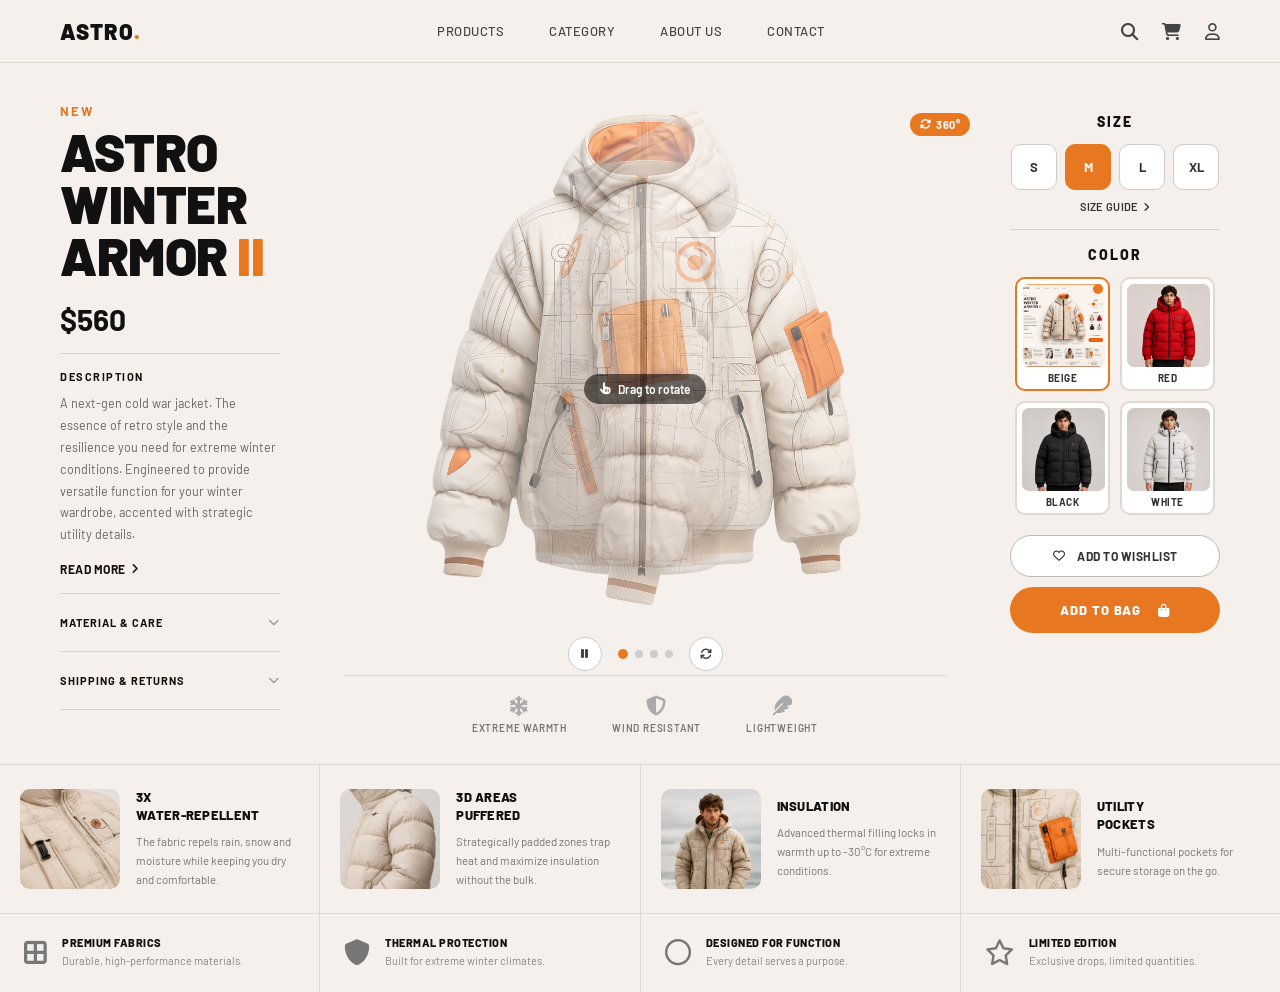
==== commit 7a5537c9: "upgrade 360 viewer - real angle images with crossfade and momentum physics" ====
--- a/website1/index.html
+++ b/website1/index.html
@@ -88,23 +88,12 @@
                     <i class="fa-solid fa-hand-pointer"></i> Drag to rotate
                 </div>
 
-                <!-- the 3D perspective container -->
-                <div class="viewer-perspective">
-                    <div class="viewer-card" id="viewerCard">
-
-                        <!-- front face of jacket -->
-                        <div class="card-face card-front">
-                            <img src="assets/image.webp" alt="Jacket Front">
-                        </div>
-
-                        <!-- back face - mirrored image to simulate back of jacket -->
-                        <div class="card-face card-back">
-                            <img src="assets/image.webp" alt="Jacket Back">
-                            <!-- dark overlay to make back look different -->
-                            <div class="back-overlay"></div>
-                        </div>
-
-                    </div>
+                <!-- frame stack - all 4 angles stacked, JS crossfades between them -->
+                <div class="viewer-frame-stack" id="viewerStack">
+                    <img src="assets/image.webp"     class="jacket-frame" id="frame0" alt="Front">
+                    <img src="assets/jacketRight.png" class="jacket-frame" id="frame1" alt="Right">
+                    <img src="assets/jacketBack.png"  class="jacket-frame" id="frame2" alt="Back">
+                    <img src="assets/jacketLeft.png"  class="jacket-frame" id="frame3" alt="Left">
                 </div>
 
                 <!-- controls row -->
@@ -265,113 +254,158 @@
     </div>
 
 <script>
-    var card = document.getElementById('viewerCard');
-    var spinBtn = document.getElementById('spinBtn');
-    var spinIcon = document.getElementById('spinIcon');
-    var resetBtn = document.getElementById('resetBtn');
-    var dragHint = document.getElementById('dragHint');
+    var stack     = document.getElementById('viewerStack');
+    var spinBtn   = document.getElementById('spinBtn');
+    var spinIcon  = document.getElementById('spinIcon');
+    var resetBtn  = document.getElementById('resetBtn');
+    var dragHint  = document.getElementById('dragHint');
+
+    // grab all 4 frame images
+    var frames = [
+        document.getElementById('frame0'),  // front  (0°)
+        document.getElementById('frame1'),  // right  (90°)
+        document.getElementById('frame2'),  // back   (180°)
+        document.getElementById('frame3')   // left   (270°)
+    ];
 
     var currentAngle = 0;
-    var isDragging = false;
-    var startX = 0;
-    var lastAngle = 0;
+    var isDragging   = false;
+    var startX       = 0;
+    var lastAngle    = 0;
+    var lastX        = 0;
+    var velocity     = 0;
     var spinInterval = null;
-    var isSpinning = false;
-
-    // update the 4 dots based on angle
-    function updateDots(angle) {
-        var normalized = ((angle % 360) + 360) % 360;
-        var dotIndex = Math.floor(normalized / 90);
+    var momentumRAF  = null;
+    var isSpinning   = false;
+
+    // crossfade between the 4 real angle images based on current angle
+    function updateFrames(angle) {
+        var normalized  = ((angle % 360) + 360) % 360;
+        var frameFloat  = normalized / 90;           // 0.0 → 4.0
+        var frameA      = Math.floor(frameFloat) % 4;
+        var frameB      = (frameA + 1) % 4;
+        var blend       = frameFloat - Math.floor(frameFloat); // 0 → 1
+
+        frames.forEach(function(f) { f.style.opacity = 0; });
+        frames[frameA].style.opacity = 1 - blend;
+        frames[frameB].style.opacity = blend;
+
+        // update dots
+        var dotIndex = Math.round(normalized / 90) % 4;
         for (var i = 0; i < 4; i++) {
             document.getElementById('dot' + i).classList.remove('active');
         }
         document.getElementById('dot' + dotIndex).classList.add('active');
     }
 
-    // apply rotation to the card
     function setAngle(angle) {
         currentAngle = angle;
-        card.style.transform = 'rotateY(' + angle + 'deg)';
-        updateDots(angle);
+        updateFrames(angle);
+    }
+
+    // momentum deceleration after drag release
+    function applyMomentum() {
+        velocity *= 0.92;
+        if (Math.abs(velocity) < 0.05) return;
+        currentAngle += velocity;
+        updateFrames(currentAngle);
+        momentumRAF = requestAnimationFrame(applyMomentum);
     }
 
     // auto spin
     function startSpin() {
         isSpinning = true;
         spinIcon.className = 'fa-solid fa-pause';
-        spinInterval = setInterval(function() {
-            currentAngle += 1.5;
-            setAngle(currentAngle);
-        }, 16);
+        cancelAnimationFrame(momentumRAF);
+
+        function spinStep() {
+            if (!isSpinning) return;
+            currentAngle += 0.8;
+            updateFrames(currentAngle);
+            spinInterval = requestAnimationFrame(spinStep);
+        }
+        spinStep();
     }
 
     function stopSpin() {
         isSpinning = false;
         spinIcon.className = 'fa-solid fa-play';
-        clearInterval(spinInterval);
+        cancelAnimationFrame(spinInterval);
     }
 
     spinBtn.addEventListener('click', function() {
-        if (isSpinning) {
-            stopSpin();
-        } else {
-            startSpin();
-        }
+        if (isSpinning) { stopSpin(); } else { startSpin(); }
     });
 
     resetBtn.addEventListener('click', function() {
         stopSpin();
+        cancelAnimationFrame(momentumRAF);
+        velocity = 0;
         currentAngle = 0;
         setAngle(0);
     });
 
-    // mouse drag events
-    card.addEventListener('mousedown', function(e) {
+    // ---- MOUSE events ----
+    stack.addEventListener('mousedown', function(e) {
         isDragging = true;
-        startX = e.clientX;
-        lastAngle = currentAngle;
+        startX     = e.clientX;
+        lastX      = e.clientX;
+        lastAngle  = currentAngle;
+        velocity   = 0;
         stopSpin();
-        card.style.transition = 'none';
+        cancelAnimationFrame(momentumRAF);
         dragHint.style.opacity = '0';
+        e.preventDefault();
     });
 
     document.addEventListener('mousemove', function(e) {
         if (!isDragging) return;
+        velocity = (e.clientX - lastX) * 0.5;
+        lastX    = e.clientX;
         var diff = e.clientX - startX;
-        setAngle(lastAngle + diff * 0.4);
+        setAngle(lastAngle + diff * 0.5);
     });
 
     document.addEventListener('mouseup', function() {
-        if (isDragging) {
-            isDragging = false;
-            card.style.transition = 'transform 0.1s ease-out';
-        }
-    });
-
-    // touch drag events for mobile
-    card.addEventListener('touchstart', function(e) {
-        startX = e.touches[0].clientX;
+        if (!isDragging) return;
+        isDragging = false;
+        applyMomentum();  // keep spinning smoothly after release
+    });
+
+    // ---- TOUCH events ----
+    stack.addEventListener('touchstart', function(e) {
+        startX    = e.touches[0].clientX;
+        lastX     = e.touches[0].clientX;
         lastAngle = currentAngle;
+        velocity  = 0;
         stopSpin();
+        cancelAnimationFrame(momentumRAF);
         dragHint.style.opacity = '0';
     });
 
-    card.addEventListener('touchmove', function(e) {
+    stack.addEventListener('touchmove', function(e) {
         e.preventDefault();
+        velocity = (e.touches[0].clientX - lastX) * 0.5;
+        lastX    = e.touches[0].clientX;
         var diff = e.touches[0].clientX - startX;
-        setAngle(lastAngle + diff * 0.4);
+        setAngle(lastAngle + diff * 0.5);
     }, { passive: false });
 
-    // auto spin on page load for 3 seconds to show the feature
+    stack.addEventListener('touchend', function() {
+        applyMomentum();
+    });
+
+    // show front frame on load then auto spin for 2 full rotations
+    setAngle(0);
     startSpin();
     setTimeout(function() {
         stopSpin();
-    }, 3000);
-
-    // hide drag hint after 4 seconds
+    }, 4500);
+
+    // hide drag hint after 5 seconds
     setTimeout(function() {
         dragHint.style.opacity = '0';
-    }, 4000);
+    }, 5000);
 </script>
 
 </body>
--- a/website1/style.css
+++ b/website1/style.css
@@ -230,72 +230,36 @@
     gap: 7px;
 }
 
-/* 3D perspective wrapper - this makes the 3D effect work */
-.viewer-perspective {
-    perspective: 1000px;
-    width: 100%;
-    display: flex;
-    justify-content: center;
-    cursor: grab;
-}
-
-.viewer-perspective:active {
-    cursor: grabbing;
-}
-
-/* the card that rotates in 3D */
-.viewer-card {
+/* frame stack - all 4 images sit on top of each other */
+.viewer-frame-stack {
+    position: relative;
     width: 520px;
     height: 520px;
-    position: relative;
-    transform-style: preserve-3d;
-    transform: rotateY(0deg);
-    transition: transform 0.1s ease-out;
+    cursor: grab;
     user-select: none;
 }
 
-/* both faces share these styles */
-.card-face {
+.viewer-frame-stack:active {
+    cursor: grabbing;
+}
+
+/* each frame image is stacked absolutely on top of each other */
+.jacket-frame {
     position: absolute;
     top: 0;
     left: 0;
     width: 100%;
     height: 100%;
-    backface-visibility: hidden;
-}
-
-.card-face img {
-    width: 100%;
-    height: 100%;
     object-fit: contain;
+    opacity: 0;
+    transition: opacity 0.06s linear;
     pointer-events: none;
     display: block;
 }
 
-/* back face is flipped 180 degrees - image is also mirrored to simulate the back */
-.card-back {
-    transform: rotateY(180deg);
-    position: absolute;
-    top: 0;
-    left: 0;
-    width: 100%;
-    height: 100%;
-}
-
-.card-back img {
-    transform: scaleX(-1);
-    filter: brightness(0.88) contrast(1.05);
-}
-
-/* dark overlay on the back face to make it look like the jacket's back side */
-.back-overlay {
-    position: absolute;
-    top: 0;
-    left: 0;
-    width: 100%;
-    height: 100%;
-    background: linear-gradient(135deg, rgba(0,0,0,0.08) 0%, rgba(0,0,0,0.18) 100%);
-    pointer-events: none;
+/* show front frame by default */
+#frame0 {
+    opacity: 1;
 }
 
 /* controls row below the viewer */
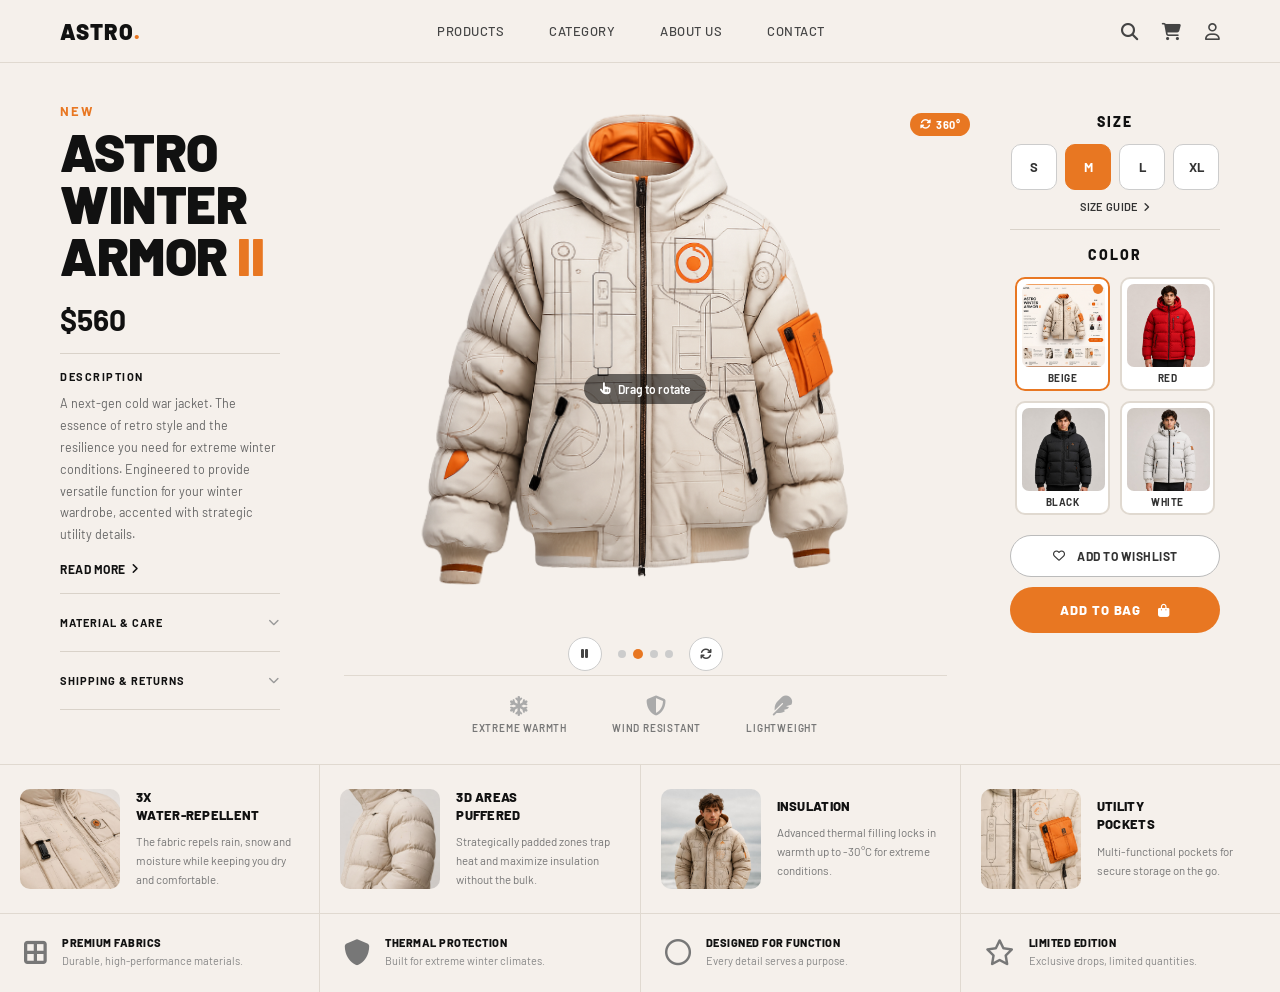
==== commit df3a2131: "fix 360 viewer - real 3D perspective tilt with instant frame snap, no fade" ====
--- a/website1/index.html
+++ b/website1/index.html
@@ -88,12 +88,15 @@
                     <i class="fa-solid fa-hand-pointer"></i> Drag to rotate
                 </div>
 
-                <!-- frame stack - all 4 angles stacked, JS crossfades between them -->
-                <div class="viewer-frame-stack" id="viewerStack">
-                    <img src="assets/image.webp"     class="jacket-frame" id="frame0" alt="Front">
-                    <img src="assets/jacketRight.png" class="jacket-frame" id="frame1" alt="Right">
-                    <img src="assets/jacketBack.png"  class="jacket-frame" id="frame2" alt="Back">
-                    <img src="assets/jacketLeft.png"  class="jacket-frame" id="frame3" alt="Left">
+                <!-- perspective wrapper gives 3D depth -->
+                <div class="viewer-perspective-wrap">
+                    <!-- this whole stack physically tilts in 3D as you drag -->
+                    <div class="viewer-frame-stack" id="viewerStack">
+                        <img src="assets/image.webp"      class="jacket-frame" id="frame0" alt="Front">
+                        <img src="assets/jacketRight.png"  class="jacket-frame" id="frame1" alt="Right">
+                        <img src="assets/jacketBack.png"   class="jacket-frame" id="frame2" alt="Back">
+                        <img src="assets/jacketLeft.png"   class="jacket-frame" id="frame3" alt="Left">
+                    </div>
                 </div>
 
                 <!-- controls row -->
@@ -254,43 +257,66 @@
     </div>
 
 <script>
-    var stack     = document.getElementById('viewerStack');
-    var spinBtn   = document.getElementById('spinBtn');
-    var spinIcon  = document.getElementById('spinIcon');
-    var resetBtn  = document.getElementById('resetBtn');
-    var dragHint  = document.getElementById('dragHint');
-
-    // grab all 4 frame images
+    var stack    = document.getElementById('viewerStack');
+    var spinBtn  = document.getElementById('spinBtn');
+    var spinIcon = document.getElementById('spinIcon');
+    var resetBtn = document.getElementById('resetBtn');
+    var dragHint = document.getElementById('dragHint');
+
     var frames = [
-        document.getElementById('frame0'),  // front  (0°)
-        document.getElementById('frame1'),  // right  (90°)
-        document.getElementById('frame2'),  // back   (180°)
-        document.getElementById('frame3')   // left   (270°)
+        document.getElementById('frame0'),   // 0°   front
+        document.getElementById('frame1'),   // 90°  right
+        document.getElementById('frame2'),   // 180° back
+        document.getElementById('frame3')    // 270° left
     ];
 
-    var currentAngle = 0;
+    var totalAngle   = 0;     // cumulative drag angle (can go beyond 360)
+    var activeFrame  = 0;     // which photo is currently shown
     var isDragging   = false;
     var startX       = 0;
-    var lastAngle    = 0;
     var lastX        = 0;
+    var dragAngle    = 0;     // angle at drag start
     var velocity     = 0;
-    var spinInterval = null;
+    var spinRAF      = null;
     var momentumRAF  = null;
     var isSpinning   = false;
 
-    // crossfade between the 4 real angle images based on current angle
-    function updateFrames(angle) {
-        var normalized  = ((angle % 360) + 360) % 360;
-        var frameFloat  = normalized / 90;           // 0.0 → 4.0
-        var frameA      = Math.floor(frameFloat) % 4;
-        var frameB      = (frameA + 1) % 4;
-        var blend       = frameFloat - Math.floor(frameFloat); // 0 → 1
-
-        frames.forEach(function(f) { f.style.opacity = 0; });
-        frames[frameA].style.opacity = 1 - blend;
-        frames[frameB].style.opacity = blend;
-
-        // update dots
+    // show a specific frame instantly (no fade)
+    function showFrame(index) {
+        if (index === activeFrame) return;
+        frames[activeFrame].style.opacity = '0';
+        frames[index].style.opacity = '1';
+        activeFrame = index;
+    }
+
+    // core update - called every frame
+    // totalAngle drives everything:
+    //   which photo to show + how much to physically tilt the stack
+    function update(angle) {
+        totalAngle = angle;
+
+        var normalized   = ((angle % 360) + 360) % 360;  // 0 - 360
+        var frameFloat   = normalized / 90;               // 0.0 - 4.0
+        var frameIndex   = Math.floor(frameFloat) % 4;
+        var progress     = frameFloat - Math.floor(frameFloat); // 0 - 1 within current frame
+
+        // swap to the correct photo instantly
+        showFrame(frameIndex);
+
+        // map progress (0→1) to a tilt angle (-45° → +45°)
+        // so at the start of a frame you see it from -45°
+        // at midpoint (0.5) you see it straight on (0°)
+        // at end of frame you see it from +45° before swapping
+        var tiltY = (progress - 0.5) * 90;
+
+        // apply 3D tilt to the whole stack
+        stack.style.transform = 'rotateY(' + tiltY + 'deg)';
+
+        // add slight brightness darkening at extreme tilt angles (more realistic)
+        var brightness = 1 - (Math.abs(tiltY) / 90) * 0.18;
+        stack.style.filter = 'brightness(' + brightness + ')';
+
+        // update the 4 position dots
         var dotIndex = Math.round(normalized / 90) % 4;
         for (var i = 0; i < 4; i++) {
             document.getElementById('dot' + i).classList.remove('active');
@@ -298,39 +324,37 @@
         document.getElementById('dot' + dotIndex).classList.add('active');
     }
 
-    function setAngle(angle) {
-        currentAngle = angle;
-        updateFrames(angle);
-    }
-
-    // momentum deceleration after drag release
+    // momentum - keeps spinning after drag release, decelerates naturally
     function applyMomentum() {
-        velocity *= 0.92;
-        if (Math.abs(velocity) < 0.05) return;
-        currentAngle += velocity;
-        updateFrames(currentAngle);
+        velocity *= 0.93;
+        if (Math.abs(velocity) < 0.05) {
+            cancelAnimationFrame(momentumRAF);
+            return;
+        }
+        totalAngle += velocity;
+        update(totalAngle);
         momentumRAF = requestAnimationFrame(applyMomentum);
     }
 
-    // auto spin
+    // auto spin using rAF
     function startSpin() {
         isSpinning = true;
         spinIcon.className = 'fa-solid fa-pause';
         cancelAnimationFrame(momentumRAF);
 
-        function spinStep() {
+        function step() {
             if (!isSpinning) return;
-            currentAngle += 0.8;
-            updateFrames(currentAngle);
-            spinInterval = requestAnimationFrame(spinStep);
+            totalAngle += 0.9;
+            update(totalAngle);
+            spinRAF = requestAnimationFrame(step);
         }
-        spinStep();
+        step();
     }
 
     function stopSpin() {
         isSpinning = false;
         spinIcon.className = 'fa-solid fa-play';
-        cancelAnimationFrame(spinInterval);
+        cancelAnimationFrame(spinRAF);
     }
 
     spinBtn.addEventListener('click', function() {
@@ -340,17 +364,17 @@
     resetBtn.addEventListener('click', function() {
         stopSpin();
         cancelAnimationFrame(momentumRAF);
-        velocity = 0;
-        currentAngle = 0;
-        setAngle(0);
-    });
-
-    // ---- MOUSE events ----
+        velocity   = 0;
+        totalAngle = 0;
+        update(0);
+    });
+
+    // --- MOUSE ---
     stack.addEventListener('mousedown', function(e) {
         isDragging = true;
         startX     = e.clientX;
         lastX      = e.clientX;
-        lastAngle  = currentAngle;
+        dragAngle  = totalAngle;
         velocity   = 0;
         stopSpin();
         cancelAnimationFrame(momentumRAF);
@@ -360,23 +384,22 @@
 
     document.addEventListener('mousemove', function(e) {
         if (!isDragging) return;
-        velocity = (e.clientX - lastX) * 0.5;
+        velocity = (e.clientX - lastX) * 0.45;
         lastX    = e.clientX;
-        var diff = e.clientX - startX;
-        setAngle(lastAngle + diff * 0.5);
+        update(dragAngle + (e.clientX - startX) * 0.45);
     });
 
     document.addEventListener('mouseup', function() {
         if (!isDragging) return;
         isDragging = false;
-        applyMomentum();  // keep spinning smoothly after release
-    });
-
-    // ---- TOUCH events ----
+        applyMomentum();
+    });
+
+    // --- TOUCH ---
     stack.addEventListener('touchstart', function(e) {
         startX    = e.touches[0].clientX;
         lastX     = e.touches[0].clientX;
-        lastAngle = currentAngle;
+        dragAngle = totalAngle;
         velocity  = 0;
         stopSpin();
         cancelAnimationFrame(momentumRAF);
@@ -385,24 +408,22 @@
 
     stack.addEventListener('touchmove', function(e) {
         e.preventDefault();
-        velocity = (e.touches[0].clientX - lastX) * 0.5;
+        velocity = (e.touches[0].clientX - lastX) * 0.45;
         lastX    = e.touches[0].clientX;
-        var diff = e.touches[0].clientX - startX;
-        setAngle(lastAngle + diff * 0.5);
+        update(dragAngle + (e.touches[0].clientX - startX) * 0.45);
     }, { passive: false });
 
     stack.addEventListener('touchend', function() {
         applyMomentum();
     });
 
-    // show front frame on load then auto spin for 2 full rotations
-    setAngle(0);
+    // boot: show front, auto-spin for 2 full rotations then stop
+    update(0);
     startSpin();
     setTimeout(function() {
         stopSpin();
-    }, 4500);
-
-    // hide drag hint after 5 seconds
+    }, 4000);
+
     setTimeout(function() {
         dragHint.style.opacity = '0';
     }, 5000);
--- a/website1/style.css
+++ b/website1/style.css
@@ -230,20 +230,31 @@
     gap: 7px;
 }
 
-/* frame stack - all 4 images sit on top of each other */
+/* perspective wrapper gives the 3D depth to the rotation */
+.viewer-perspective-wrap {
+    perspective: 1100px;
+    perspective-origin: center center;
+    width: 100%;
+    display: flex;
+    justify-content: center;
+}
+
+/* frame stack rotates in 3D as a whole unit */
 .viewer-frame-stack {
     position: relative;
     width: 520px;
     height: 520px;
     cursor: grab;
     user-select: none;
+    transform-style: preserve-3d;
+    will-change: transform;
 }
 
 .viewer-frame-stack:active {
     cursor: grabbing;
 }
 
-/* each frame image is stacked absolutely on top of each other */
+/* all frames stacked - no transition so swap is instant (no fade) */
 .jacket-frame {
     position: absolute;
     top: 0;
@@ -252,12 +263,12 @@
     height: 100%;
     object-fit: contain;
     opacity: 0;
-    transition: opacity 0.06s linear;
+    transition: none;
     pointer-events: none;
     display: block;
 }
 
-/* show front frame by default */
+/* front frame visible by default */
 #frame0 {
     opacity: 1;
 }
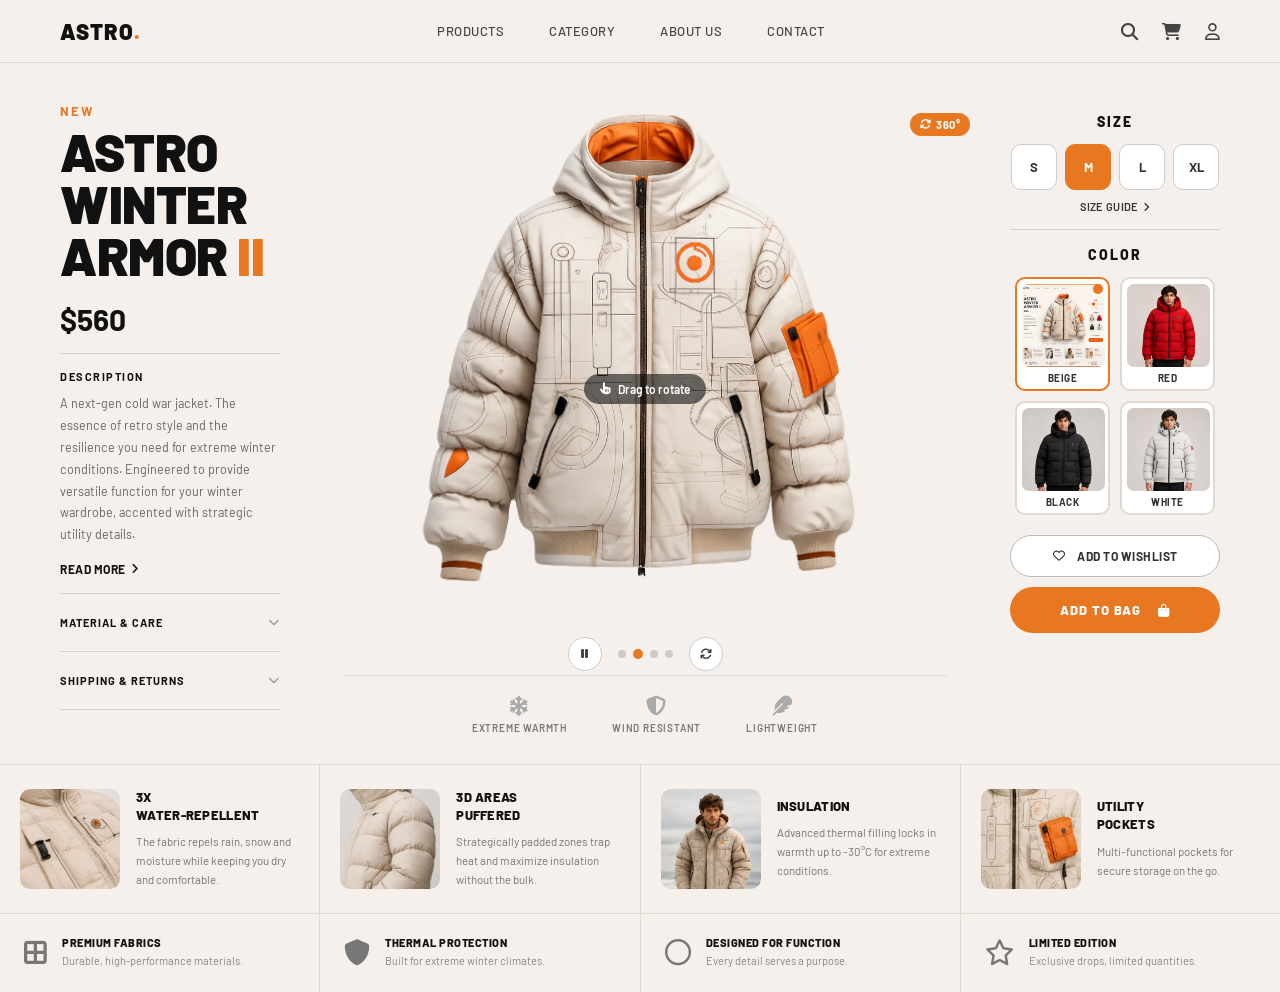
==== commit 2828abf3: "fix font paths, add main index and assets" ====
--- a/website1/index.html
+++ b/website1/index.html
@@ -12,7 +12,6 @@
 </head>
 <body>
 
-    <!-- top navbar -->
     <header class="header">
         <div class="logo">ASTRO<span class="dot">.</span></div>
 
@@ -30,10 +29,8 @@
         </div>
     </header>
 
-    <!-- main product section - 3 columns -->
     <div class="product-section">
 
-        <!-- left column - product details -->
         <div class="left-panel">
             <p class="new-label">NEW</p>
             <h1 class="product-title">
@@ -72,25 +69,19 @@
             <hr class="divider">
         </div>
 
-        <!-- center column - jacket image with 360 viewer -->
         <div class="center-panel">
 
-            <!-- 360 degree viewer -->
             <div class="viewer-360-wrap">
 
-                <!-- 360 badge top right -->
                 <div class="badge-360">
                     <i class="fa-solid fa-rotate"></i> 360°
                 </div>
 
-                <!-- drag hint shown on first load -->
                 <div class="drag-hint" id="dragHint">
                     <i class="fa-solid fa-hand-pointer"></i> Drag to rotate
                 </div>
 
-                <!-- perspective wrapper gives 3D depth -->
                 <div class="viewer-perspective-wrap">
-                    <!-- this whole stack physically tilts in 3D as you drag -->
                     <div class="viewer-frame-stack" id="viewerStack">
                         <img src="assets/image.webp"      class="jacket-frame" id="frame0" alt="Front">
                         <img src="assets/jacketRight.png"  class="jacket-frame" id="frame1" alt="Right">
@@ -99,7 +90,6 @@
                     </div>
                 </div>
 
-                <!-- controls row -->
                 <div class="viewer-controls">
                     <button class="ctrl-btn" id="spinBtn" title="Auto spin">
                         <i class="fa-solid fa-play" id="spinIcon"></i>
@@ -117,7 +107,6 @@
 
             </div>
 
-            <!-- 3 feature badges below jacket image -->
             <div class="badges-row">
                 <div class="badge-item">
                     <i class="fa-solid fa-snowflake"></i>
@@ -134,7 +123,6 @@
             </div>
         </div>
 
-        <!-- right column - size, color, buttons -->
         <div class="right-panel">
 
             <p class="panel-heading">SIZE</p>
@@ -150,7 +138,6 @@
 
             <p class="panel-heading">COLOR</p>
 
-            <!-- 2x2 color grid -->
             <div class="color-grid">
                 <div class="color-option selected">
                     <img src="assets/design.webp" alt="Beige Jacket">
@@ -182,7 +169,6 @@
 
     </div>
 
-    <!-- 4-card features strip -->
     <div class="features-strip">
 
         <div class="feat-card">
@@ -219,7 +205,6 @@
 
     </div>
 
-    <!-- bottom info bar -->
     <div class="info-bar">
 
         <div class="info-item">
@@ -264,24 +249,23 @@
     var dragHint = document.getElementById('dragHint');
 
     var frames = [
-        document.getElementById('frame0'),   // 0°   front
-        document.getElementById('frame1'),   // 90°  right
-        document.getElementById('frame2'),   // 180° back
-        document.getElementById('frame3')    // 270° left
+        document.getElementById('frame0'),
+        document.getElementById('frame1'),
+        document.getElementById('frame2'),
+        document.getElementById('frame3')
     ];
 
-    var totalAngle   = 0;     // cumulative drag angle (can go beyond 360)
-    var activeFrame  = 0;     // which photo is currently shown
+    var totalAngle   = 0;
+    var activeFrame  = 0;
     var isDragging   = false;
     var startX       = 0;
     var lastX        = 0;
-    var dragAngle    = 0;     // angle at drag start
+    var dragAngle    = 0;
     var velocity     = 0;
     var spinRAF      = null;
     var momentumRAF  = null;
     var isSpinning   = false;
 
-    // show a specific frame instantly (no fade)
     function showFrame(index) {
         if (index === activeFrame) return;
         frames[activeFrame].style.opacity = '0';
@@ -289,34 +273,23 @@
         activeFrame = index;
     }
 
-    // core update - called every frame
-    // totalAngle drives everything:
-    //   which photo to show + how much to physically tilt the stack
     function update(angle) {
         totalAngle = angle;
 
-        var normalized   = ((angle % 360) + 360) % 360;  // 0 - 360
-        var frameFloat   = normalized / 90;               // 0.0 - 4.0
+        var normalized   = ((angle % 360) + 360) % 360;
+        var frameFloat   = normalized / 90;
         var frameIndex   = Math.floor(frameFloat) % 4;
-        var progress     = frameFloat - Math.floor(frameFloat); // 0 - 1 within current frame
-
-        // swap to the correct photo instantly
+        var progress     = frameFloat - Math.floor(frameFloat);
+
         showFrame(frameIndex);
 
-        // map progress (0→1) to a tilt angle (-45° → +45°)
-        // so at the start of a frame you see it from -45°
-        // at midpoint (0.5) you see it straight on (0°)
-        // at end of frame you see it from +45° before swapping
         var tiltY = (progress - 0.5) * 90;
 
-        // apply 3D tilt to the whole stack
         stack.style.transform = 'rotateY(' + tiltY + 'deg)';
 
-        // add slight brightness darkening at extreme tilt angles (more realistic)
         var brightness = 1 - (Math.abs(tiltY) / 90) * 0.18;
         stack.style.filter = 'brightness(' + brightness + ')';
 
-        // update the 4 position dots
         var dotIndex = Math.round(normalized / 90) % 4;
         for (var i = 0; i < 4; i++) {
             document.getElementById('dot' + i).classList.remove('active');
@@ -324,7 +297,6 @@
         document.getElementById('dot' + dotIndex).classList.add('active');
     }
 
-    // momentum - keeps spinning after drag release, decelerates naturally
     function applyMomentum() {
         velocity *= 0.93;
         if (Math.abs(velocity) < 0.05) {
@@ -336,7 +308,6 @@
         momentumRAF = requestAnimationFrame(applyMomentum);
     }
 
-    // auto spin using rAF
     function startSpin() {
         isSpinning = true;
         spinIcon.className = 'fa-solid fa-pause';
@@ -369,7 +340,6 @@
         update(0);
     });
 
-    // --- MOUSE ---
     stack.addEventListener('mousedown', function(e) {
         isDragging = true;
         startX     = e.clientX;
@@ -395,7 +365,6 @@
         applyMomentum();
     });
 
-    // --- TOUCH ---
     stack.addEventListener('touchstart', function(e) {
         startX    = e.touches[0].clientX;
         lastX     = e.touches[0].clientX;
@@ -417,7 +386,6 @@
         applyMomentum();
     });
 
-    // boot: show front, auto-spin for 2 full rotations then stop
     update(0);
     startSpin();
     setTimeout(function() {
--- a/website1/style.css
+++ b/website1/style.css
@@ -1,4 +1,3 @@
-/* reset */
 * {
     margin: 0;
     padding: 0;
@@ -11,9 +10,6 @@
     color: #111;
 }
 
-/* =====================
-   HEADER
-===================== */
 .header {
     display: flex;
     align-items: center;
@@ -64,9 +60,6 @@
     color: #E87722;
 }
 
-/* =====================
-   MAIN PRODUCT SECTION
-===================== */
 .product-section {
     display: flex;
     padding: 40px 60px 0px 60px;
@@ -74,7 +67,6 @@
     min-height: 640px;
 }
 
-/* ---- LEFT PANEL ---- */
 .left-panel {
     flex: 0 0 250px;
     padding-right: 30px;
@@ -161,7 +153,6 @@
     color: #999;
 }
 
-/* ---- CENTER PANEL ---- */
 .center-panel {
     flex: 1;
     display: flex;
@@ -178,11 +169,6 @@
     margin-bottom: 0;
 }
 
-/* =====================
-   360 VIEWER
-===================== */
-
-/* outer wrapper - position relative so badge and hint can sit on top */
 .viewer-360-wrap {
     position: relative;
     display: flex;
@@ -191,7 +177,6 @@
     width: 100%;
 }
 
-/* 360 badge in top-right corner */
 .badge-360 {
     position: absolute;
     top: 10px;
@@ -209,7 +194,6 @@
     z-index: 10;
 }
 
-/* drag hint shown at start */
 .drag-hint {
     position: absolute;
     top: 50%;
@@ -230,7 +214,6 @@
     gap: 7px;
 }
 
-/* perspective wrapper gives the 3D depth to the rotation */
 .viewer-perspective-wrap {
     perspective: 1100px;
     perspective-origin: center center;
@@ -239,7 +222,6 @@
     justify-content: center;
 }
 
-/* frame stack rotates in 3D as a whole unit */
 .viewer-frame-stack {
     position: relative;
     width: 520px;
@@ -254,7 +236,6 @@
     cursor: grabbing;
 }
 
-/* all frames stacked - no transition so swap is instant (no fade) */
 .jacket-frame {
     position: absolute;
     top: 0;
@@ -268,12 +249,18 @@
     display: block;
 }
 
-/* front frame visible by default */
 #frame0 {
     opacity: 1;
 }
 
-/* controls row below the viewer */
+#frame1 {
+    transform: scaleX(-1);
+}
+
+#frame3 {
+    transform: scaleX(-1);
+}
+
 .viewer-controls {
     display: flex;
     align-items: center;
@@ -301,7 +288,6 @@
     color: #E87722;
 }
 
-/* 4 dots showing which quarter you're looking at */
 .rotation-dots {
     display: flex;
     gap: 7px;
@@ -322,7 +308,6 @@
     height: 10px;
 }
 
-/* badges row at the bottom of center */
 .badges-row {
     display: flex;
     gap: 45px;
@@ -350,7 +335,6 @@
     color: #aaa;
 }
 
-/* ---- RIGHT PANEL ---- */
 .right-panel {
     flex: 0 0 240px;
     padding-left: 30px;
@@ -367,7 +351,6 @@
     margin-bottom: 14px;
 }
 
-/* size buttons */
 .size-buttons {
     display: flex;
     gap: 8px;
@@ -413,7 +396,6 @@
     color: #E87722;
 }
 
-/* color grid - 2 columns */
 .color-grid {
     display: flex;
     flex-wrap: wrap;
@@ -422,7 +404,6 @@
     margin-bottom: 20px;
 }
 
-/* each color card uses position relative for the selected border effect */
 .color-option {
     width: 95px;
     text-align: center;
@@ -455,7 +436,6 @@
     border-color: #E87722;
 }
 
-/* small orange checkmark in corner of selected color */
 .color-option.selected::after {
     content: '';
     position: absolute;
@@ -467,7 +447,6 @@
     border-radius: 50%;
 }
 
-/* wishlist button */
 .wishlist-btn {
     width: 100%;
     padding: 13px 10px;
@@ -492,7 +471,6 @@
     color: #E87722;
 }
 
-/* add to bag button */
 .add-bag-btn {
     width: 100%;
     padding: 15px 10px;
@@ -515,9 +493,6 @@
     background-color: #cf6710;
 }
 
-/* =====================
-   FEATURES STRIP
-===================== */
 .features-strip {
     display: flex;
     border-top: 1px solid #e0d9d0;
@@ -561,9 +536,6 @@
     line-height: 1.65;
 }
 
-/* =====================
-   INFO BAR
-===================== */
 .info-bar {
     display: flex;
     border-top: 1px solid #e0d9d0;
